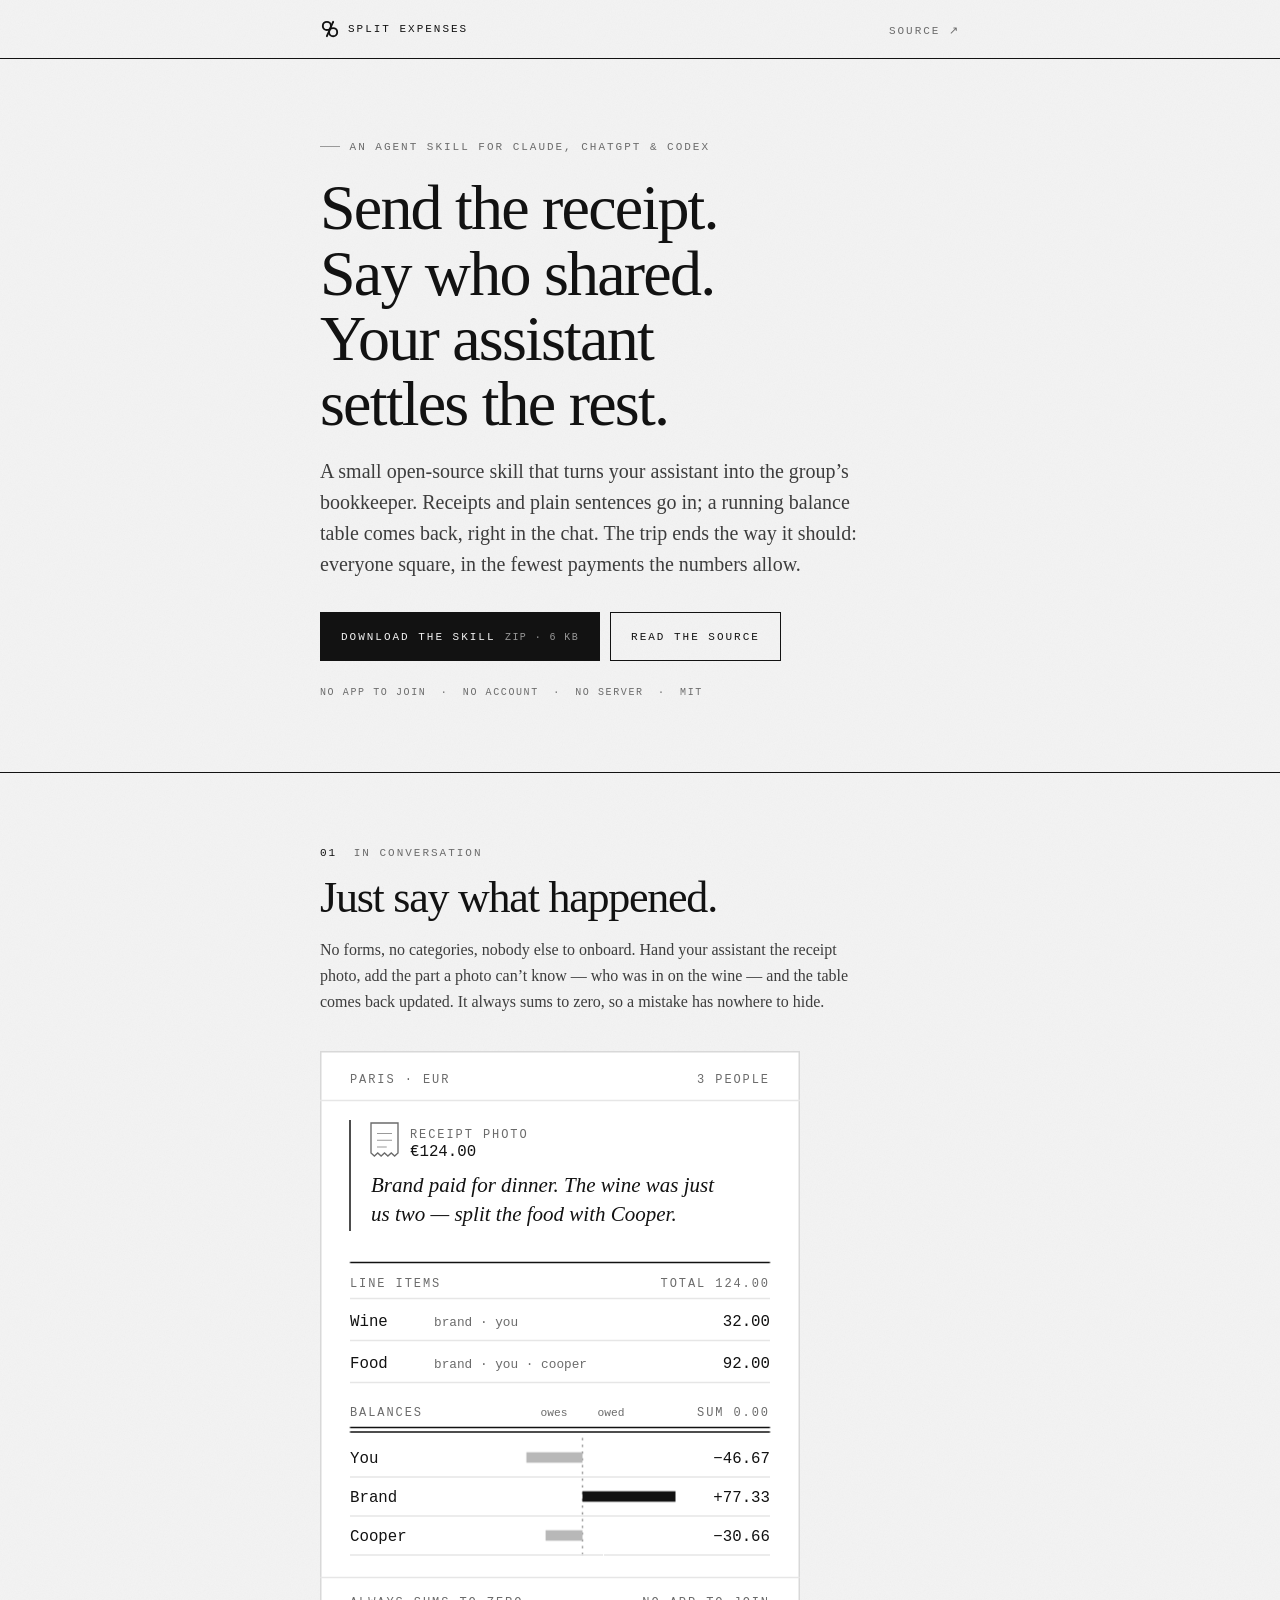
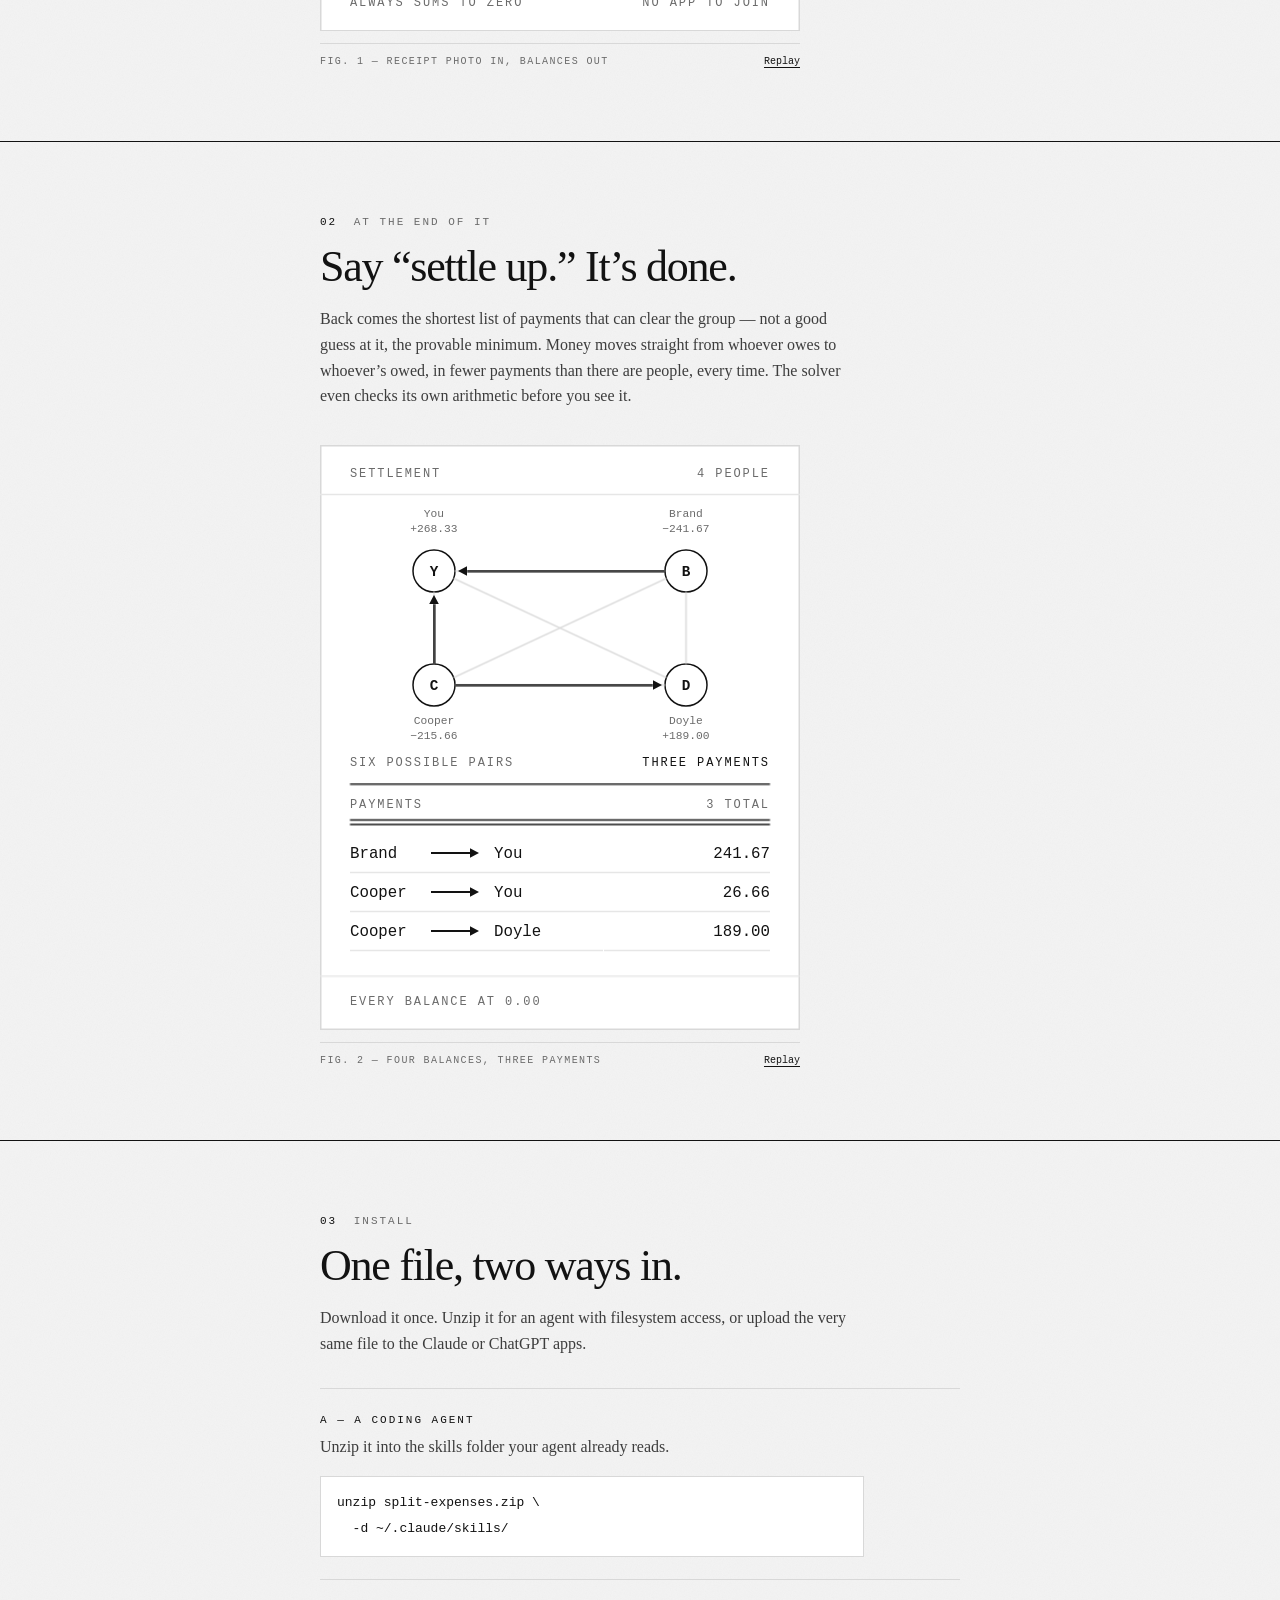
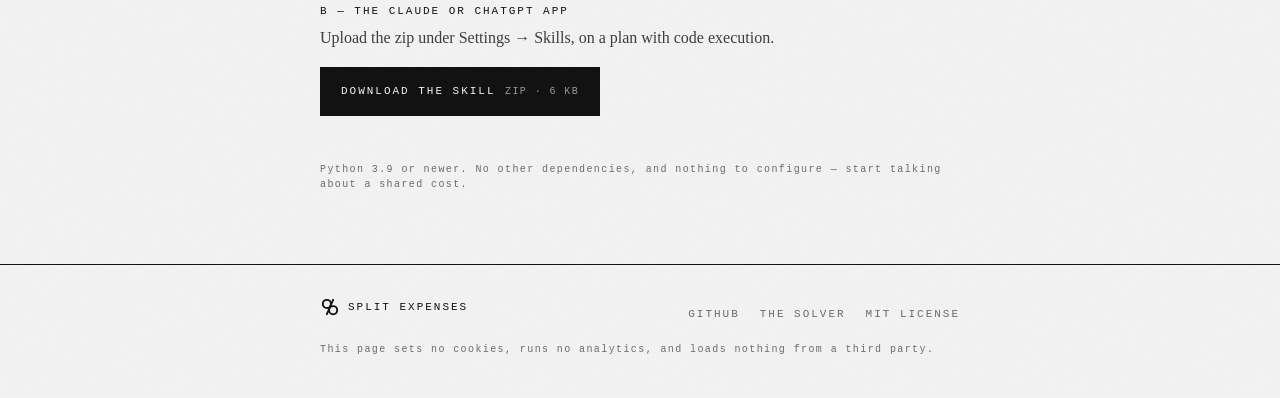
==== site/index.html @ 4fd94fac "Rewrite the pitch around the agent flow, receipts first The old headline — say who paid, settle in t" ====
<!doctype html>
<html lang="en">
  <head>
    <meta charset="utf-8">
    <meta name="viewport" content="width=device-width, initial-scale=1">
    <meta
      name="description"
      content="Send the receipt photo, say who shared, and your assistant keeps the group’s running balance in the chat — then settles everyone up in the fewest possible payments. An open-source agent skill for Claude, ChatGPT, and Codex. No app, no account, no server."
    >
    <meta name="theme-color" content="#f3f3f3">
    <meta property="og:title" content="Split Expenses — send the receipt, your assistant settles the rest">
    <meta
      property="og:description"
      content="An open-source agent skill that reads receipt photos, keeps a zero-sum balance table in your conversation, and settles the group in the provably fewest payments."
    >
    <meta property="og:type" content="website">
    <meta property="og:url" content="https://splitexpenses.ai/">
    <!--
      The second and last place the build output names the domain, after the
      og:url above. A scraper fetches the card on its own, with no page to
      resolve a relative path against, so this URL has to be absolute — and a
      PNG, because none of them will render an SVG preview. A branch preview
      therefore advertises the production card, which is the right picture
      under the wrong URL rather than no picture.
      Rendered from social-card.svg by tools/render_social_card.py.
    -->
    <meta property="og:image" content="https://splitexpenses.ai/social-card.png">
    <meta property="og:image:type" content="image/png">
    <meta property="og:image:width" content="1200">
    <meta property="og:image:height" content="630">
    <meta
      property="og:image:alt"
      content="Split Expenses — send the receipt, say who shared, your assistant settles the rest"
    >
    <meta name="twitter:card" content="summary_large_image">
    <title>Split Expenses — send the receipt, your assistant settles the rest</title>
    <link rel="icon" href="./favicon.svg" type="image/svg+xml">
    <link rel="stylesheet" href="./styles.css">
    <script>document.documentElement.classList.add("js");</script>
    <script src="./script.js" defer></script>
  </head>
  <body>
    <a class="skip-link" href="#main">Skip to content</a>

    <header class="masthead">
      <div class="wrap">
        <a class="wordmark" href="./" aria-label="Split Expenses home">
          <svg viewBox="0 0 64 64" aria-hidden="true" fill="none" stroke="currentColor" stroke-width="6">
            <circle cx="22" cy="22" r="13"/>
            <circle cx="42" cy="42" r="13"/>
            <path d="m42 9-20 46" stroke-linecap="round"/>
          </svg>
          <span>Split Expenses</span>
        </a>
        <nav aria-label="Main">
          <a href="https://github.com/invisiblefunnel/split-expenses">Source <span aria-hidden="true">↗</span></a>
        </nav>
      </div>
    </header>

    <main id="main">
      <section class="hero">
        <div class="wrap">
          <p class="kicker">An agent skill for Claude, ChatGPT &amp; Codex</p>
          <h1>Send the receipt.<br>Say who shared.<br>Your assistant<br>settles the rest.</h1>
          <p class="lede">
            A small open-source skill that turns your assistant into the group’s
            bookkeeper. Receipts and plain sentences go in; a running balance
            table comes back, right in the chat. The trip ends the way it
            should: everyone square, in the fewest payments the numbers allow.
          </p>

          <div class="actions">
            <a class="btn" href="https://github.com/invisiblefunnel/split-expenses/releases/latest/download/split-expenses.zip">
              Download the skill <span class="meta">ZIP · 6 KB</span>
            </a>
            <a class="btn btn--quiet" href="https://github.com/invisiblefunnel/split-expenses">
              Read the source
            </a>
          </div>

          <ul class="facts">
            <li>No app to join</li>
            <li>No account</li>
            <li>No server</li>
            <li>MIT</li>
          </ul>
        </div>
      </section>

      <section class="chapter" id="conversation" aria-labelledby="conversation-title">
        <div class="wrap">
          <p class="chapter-num"><span class="num">01</span> In conversation</p>
          <h2 id="conversation-title">Just say what happened.</h2>
          <p>
            No forms, no categories, nobody else to onboard. Hand your assistant the
            receipt photo, add the part a photo can’t know — who was in on the wine —
            and the table comes back updated. It always sums to zero, so a mistake
            has nowhere to hide.
          </p>

          <figure class="plate" id="fig-ledger" data-figure>
            <svg class="fig" viewBox="0 0 320 387" role="img" aria-labelledby="fig1-title fig1-desc">
              <title id="fig1-title">A receipt photo and a sentence become a balanced ledger</title>
              <desc id="fig1-desc">
                A photo of a receipt totalling 124 euro is attached and read, next to
                a plain-language message — Brand paid for dinner, the wine was just
                two of them, split the food with Cooper. It becomes two line items:
                wine at 32 euro shared by Brand and You, and food at 92 euro shared
                by all three. The balances that follow are You at minus 46.67, Brand
                at plus 77.33, and Cooper at minus 30.66, drawn as bars either side
                of a zero axis whose two halves are equal, and summing to zero.
              </desc>

              <rect x=".5" y=".5" width="319" height="386" fill="var(--card)" stroke="var(--rule)"/>
              <text x="20" y="21" class="lab">PARIS · EUR</text>
              <text x="300" y="21" text-anchor="end" class="lab">3 PEOPLE</text>
              <path d="M0 33H320" class="hair"/>

              <path d="M20 46V120" class="rule drawn" style="--len:74;--d:.1s"/>
              <g class="anim" style="--d:.2s">
                <path d="M34 48H52V68l-2.25 2-2.25-2-2.25 2-2.25-2-2.25 2-2.25-2-2.25 2L34 68Z" class="receipt"/>
                <path d="M38 55H48M38 59.5H48M38 64h6.5" class="receipt-line"/>
                <text x="60" y="58" class="lab">RECEIPT PHOTO</text>
                <text x="60" y="70" class="row">€124.00</text>
              </g>
              <g class="anim" style="--d:.32s"><text x="34" y="94" class="say">Brand paid for dinner. The wine was just</text></g>
              <g class="anim" style="--d:.44s"><text x="34" y="113" class="say">us two — split the food with Cooper.</text></g>
              <path d="M35.5 52H50.5" class="scan" style="--d:.75s"/>

              <path d="M20 141H300" class="rule drawn" style="--len:280;--d:1.55s"/>
              <g class="anim" style="--d:1.7s">
                <text x="20" y="157" class="lab">LINE ITEMS</text>
                <text x="300" y="157" text-anchor="end" class="lab">TOTAL 124.00</text>
                <path d="M20 165H300" class="hair"/>
              </g>
              <g class="anim" style="--d:1.8s">
                <text x="20" y="183" class="row">Wine</text>
                <text x="76" y="183" class="meta">brand · you</text>
                <text x="300" y="183" text-anchor="end" class="row">32.00</text>
                <path d="M20 193H300" class="hair"/>
              </g>
              <g class="anim" style="--d:1.98s">
                <text x="20" y="211" class="row">Food</text>
                <text x="76" y="211" class="meta">brand · you · cooper</text>
                <text x="300" y="211" text-anchor="end" class="row">92.00</text>
                <path d="M20 221H300" class="hair"/>
              </g>

              <g class="anim" style="--d:2.24s">
                <text x="20" y="243" class="lab">BALANCES</text>
                <text x="165" y="243" text-anchor="end" class="tiny">owes</text>
                <text x="185" y="243" class="tiny">owed</text>
                <text x="300" y="243" text-anchor="end" class="lab">SUM 0.00</text>
              </g>
              <path d="M20 251H300" class="rule drawn" style="--len:280;--d:2.34s"/>
              <path d="M20 254H300" class="rule drawn" style="--len:280;--d:2.4s"/>
              <g class="anim" style="--d:2.52s"><path d="M175 258V336" class="axis"/></g>

              <g class="anim" style="--d:2.6s">
                <text x="20" y="274.5" class="row">You</text>
                <rect class="bar bar-neg" x="137.6" y="267.5" width="37.4" height="7" style="--d:2.64s"/>
                <text x="300" y="274.5" text-anchor="end" class="row">−46.67</text>
                <path d="M20 284H300" class="hair"/>
              </g>
              <g class="anim" style="--d:2.78s">
                <text x="20" y="300.5" class="row">Brand</text>
                <rect class="bar bar-pos" x="175" y="293.5" width="62" height="7" style="--d:2.82s"/>
                <text x="300" y="300.5" text-anchor="end" class="row">+77.33</text>
                <path d="M20 310H300" class="hair"/>
              </g>
              <g class="anim" style="--d:2.96s">
                <text x="20" y="326.5" class="row">Cooper</text>
                <rect class="bar bar-neg" x="150.4" y="319.5" width="24.6" height="7" style="--d:3s"/>
                <text x="300" y="326.5" text-anchor="end" class="row">−30.66</text>
                <path d="M20 336H300" class="hair"/>
              </g>

              <path d="M0 351H320" class="hair"/>
              <g class="anim" style="--d:3.34s">
                <text x="20" y="370" class="lab">ALWAYS SUMS TO ZERO</text>
                <text x="300" y="370" text-anchor="end" class="lab">NO APP TO JOIN</text>
              </g>
            </svg>
            <figcaption>
              <span>Fig. 1 — Receipt photo in, balances out</span>
              <button class="replay" type="button" data-replay="fig-ledger">Replay</button>
            </figcaption>
          </figure>
        </div>
      </section>

      <section class="chapter" id="settlement" aria-labelledby="settlement-title">
        <div class="wrap">
          <p class="chapter-num"><span class="num">02</span> At the end of it</p>
          <h2 id="settlement-title">Say “settle up.” It’s done.</h2>
          <p>
            Back comes the shortest list of payments that can clear the group — not
            a good guess at it, the provable minimum. Money moves straight from
            whoever owes to whoever’s owed, in fewer payments than there are people,
            every time. The solver even checks its own arithmetic before you see it.
          </p>

          <figure class="plate" id="fig-settle" data-figure>
            <svg class="fig" viewBox="0 0 320 390" role="img" aria-labelledby="fig2-title fig2-desc">
              <title id="fig2-title">Four balances settled in three payments</title>
              <desc id="fig2-desc">
                Four people hold balances: You at plus 268.33, Brand at minus 241.67,
                Cooper at minus 215.66, and Doyle at plus 189.00. Six pairs among them
                could exchange money, shown as faint lines. Three of those lines are
                drawn solid: Brand pays You 241.67, Cooper pays You 26.66, and Cooper
                pays Doyle 189.00 — after which every balance is zero.
              </desc>

              <rect x=".5" y=".5" width="319" height="389" fill="var(--card)" stroke="var(--rule)"/>
              <text x="20" y="21" class="lab">SETTLEMENT</text>
              <text x="300" y="21" text-anchor="end" class="lab">4 PEOPLE</text>
              <path d="M0 33H320" class="hair"/>

              <g class="anim" style="--d:.12s">
                <text x="76" y="48" text-anchor="middle" class="tiny">You</text>
                <text x="76" y="58" text-anchor="middle" class="tiny">+268.33</text>
                <circle cx="76" cy="84" r="14" fill="var(--card)" stroke="var(--ink)"/>
                <text x="76" y="87.6" text-anchor="middle" class="node">Y</text>
              </g>
              <g class="anim" style="--d:.2s">
                <text x="244" y="48" text-anchor="middle" class="tiny">Brand</text>
                <text x="244" y="58" text-anchor="middle" class="tiny">−241.67</text>
                <circle cx="244" cy="84" r="14" fill="var(--card)" stroke="var(--ink)"/>
                <text x="244" y="87.6" text-anchor="middle" class="node">B</text>
              </g>
              <g class="anim" style="--d:.28s">
                <circle cx="76" cy="160" r="14" fill="var(--card)" stroke="var(--ink)"/>
                <text x="76" y="163.6" text-anchor="middle" class="node">C</text>
                <text x="76" y="186" text-anchor="middle" class="tiny">Cooper</text>
                <text x="76" y="196" text-anchor="middle" class="tiny">−215.66</text>
              </g>
              <g class="anim" style="--d:.36s">
                <circle cx="244" cy="160" r="14" fill="var(--card)" stroke="var(--ink)"/>
                <text x="244" y="163.6" text-anchor="middle" class="node">D</text>
                <text x="244" y="186" text-anchor="middle" class="tiny">Doyle</text>
                <text x="244" y="196" text-anchor="middle" class="tiny">+189.00</text>
              </g>

              <path d="M90 84H230" class="faint drawn" style="--len:140;--d:.5s"/>
              <path d="M90 160H230" class="faint drawn" style="--len:140;--d:.56s"/>
              <path d="M76 98V146" class="faint drawn" style="--len:48;--d:.62s"/>
              <path d="M244 98V146" class="faint drawn" style="--len:48;--d:.68s"/>
              <path d="M89.1 88.96 230.9 155.04" class="faint drawn" style="--len:160;--d:.74s"/>
              <path d="M230.9 88.96 89.1 155.04" class="faint drawn" style="--len:160;--d:.8s"/>

              <g class="anim" style="--d:.95s"><text x="20" y="214" class="lab">SIX POSSIBLE PAIRS</text></g>

              <path d="M230 84H98" class="wire drawn" style="--len:132;--d:1.25s"/>
              <g class="anim" style="--d:1.6s"><path d="M92 84 98 80.8 98 87.2Z" class="head"/></g>
              <path d="M76 146V106" class="wire drawn" style="--len:40;--d:1.5s"/>
              <g class="anim" style="--d:1.85s"><path d="M76 100 72.8 106 79.2 106Z" class="head"/></g>
              <path d="M90 160H222" class="wire drawn" style="--len:132;--d:1.75s"/>
              <g class="anim" style="--d:2.1s"><path d="M228 160 222 156.8 222 163.2Z" class="head"/></g>

              <g class="anim" style="--d:2.2s"><text x="300" y="214" text-anchor="end" class="lab lab-ink">THREE PAYMENTS</text></g>

              <path d="M20 226H300" class="rule drawn" style="--len:280;--d:2.3s"/>
              <g class="anim" style="--d:2.42s">
                <text x="20" y="242" class="lab">PAYMENTS</text>
                <text x="300" y="242" text-anchor="end" class="lab">3 TOTAL</text>
              </g>
              <path d="M20 250H300" class="rule drawn" style="--len:280;--d:2.5s"/>
              <path d="M20 253H300" class="rule drawn" style="--len:280;--d:2.56s"/>

              <g class="anim" style="--d:2.68s">
                <text x="20" y="275.5" class="row">Brand</text>
                <path d="M74 272H100" class="wire drawn" style="--len:26;--d:2.78s"/>
                <path d="M106 272 100 268.8 100 275.2Z" class="head anim" style="--d:3.05s"/>
                <text x="116" y="275.5" class="row">You</text>
                <text x="300" y="275.5" text-anchor="end" class="row">241.67</text>
                <path d="M20 285H300" class="hair"/>
              </g>
              <g class="anim" style="--d:2.88s">
                <text x="20" y="301.5" class="row">Cooper</text>
                <path d="M74 298H100" class="wire drawn" style="--len:26;--d:2.98s"/>
                <path d="M106 298 100 294.8 100 301.2Z" class="head anim" style="--d:3.25s"/>
                <text x="116" y="301.5" class="row">You</text>
                <text x="300" y="301.5" text-anchor="end" class="row">26.66</text>
                <path d="M20 311H300" class="hair"/>
              </g>
              <g class="anim" style="--d:3.08s">
                <text x="20" y="327.5" class="row">Cooper</text>
                <path d="M74 324H100" class="wire drawn" style="--len:26;--d:3.18s"/>
                <path d="M106 324 100 320.8 100 327.2Z" class="head anim" style="--d:3.45s"/>
                <text x="116" y="327.5" class="row">Doyle</text>
                <text x="300" y="327.5" text-anchor="end" class="row">189.00</text>
                <path d="M20 337H300" class="hair"/>
              </g>

              <path d="M0 354H320" class="hair"/>
              <g class="anim" style="--d:3.75s">
                <text x="20" y="373" class="lab">EVERY BALANCE AT 0.00</text>
              </g>
            </svg>
            <figcaption>
              <span>Fig. 2 — Four balances, three payments</span>
              <button class="replay" type="button" data-replay="fig-settle">Replay</button>
            </figcaption>
          </figure>
        </div>
      </section>

      <section class="chapter" id="install" aria-labelledby="install-title">
        <div class="wrap">
          <p class="chapter-num"><span class="num">03</span> Install</p>
          <h2 id="install-title">One file, two ways in.</h2>
          <p>
            Download it once. Unzip it for an agent with filesystem access, or upload
            the very same file to the Claude or ChatGPT apps.
          </p>

          <ol class="routes">
            <li>
              <p class="route-label">A — A coding agent</p>
              <p>Unzip it into the skills folder your agent already reads.</p>
              <pre><code>unzip split-expenses.zip \
  -d ~/.claude/skills/</code></pre>
            </li>
            <li>
              <p class="route-label">B — The Claude or ChatGPT app</p>
              <p>Upload the zip under Settings → Skills, on a plan with code execution.</p>
              <a class="btn" href="https://github.com/invisiblefunnel/split-expenses/releases/latest/download/split-expenses.zip">
                Download the skill <span class="meta">ZIP · 6 KB</span>
              </a>
            </li>
          </ol>

          <p class="fineprint">
            Python 3.9 or newer. No other dependencies, and nothing to configure —
            start talking about a shared cost.
          </p>
        </div>
      </section>
    </main>

    <footer class="site-footer">
      <div class="wrap">
        <a class="wordmark" href="./" aria-label="Split Expenses home">
          <svg viewBox="0 0 64 64" aria-hidden="true" fill="none" stroke="currentColor" stroke-width="6">
            <circle cx="22" cy="22" r="13"/>
            <circle cx="42" cy="42" r="13"/>
            <path d="m42 9-20 46" stroke-linecap="round"/>
          </svg>
          <span>Split Expenses</span>
        </a>
        <nav aria-label="Elsewhere">
          <a href="https://github.com/invisiblefunnel/split-expenses">GitHub</a>
          <a href="https://github.com/invisiblefunnel/split-expenses/blob/main/docs/solver.md">The solver</a>
          <a href="https://github.com/invisiblefunnel/split-expenses/blob/main/LICENSE">MIT License</a>
        </nav>
        <p class="fineprint">
          This page sets no cookies, runs no analytics, and loads nothing from a
          third party.
        </p>
      </div>
    </footer>
  </body>
</html>
---- site/styles.css ----
/* Split Expenses — a grayscale, mobile-first specimen sheet.
   Two typefaces: an old-style serif for reading, a mono for machine parts.
   No color, so hierarchy comes from size, weight, rules, and inversion. */

:root {
  --paper: #f3f3f3;
  --card: #fff;
  --ink: #121212;
  --ink-2: #3d3d3d;
  --ink-3: #6b6b6b;
  --ink-4: #9a9a9a;
  --rule: #d8d8d8;
  --rule-2: #e6e6e6;
  --bar: #b8b8b8;
  --serif: "Iowan Old Style", "Palatino Linotype", Palatino, "Book Antiqua", Georgia, "Times New Roman", serif;
  --mono: ui-monospace, SFMono-Regular, "SF Mono", Menlo, Consolas, "Liberation Mono", monospace;
}

*,
*::before,
*::after {
  box-sizing: border-box;
}

html {
  scroll-behavior: smooth;
  -webkit-text-size-adjust: 100%;
}

body {
  margin: 0;
  min-width: 20rem;
  background-color: var(--paper);
  background-image: url("data:image/svg+xml,%3Csvg xmlns='http://www.w3.org/2000/svg' width='180' height='180'%3E%3Cfilter id='n'%3E%3CfeTurbulence type='fractalNoise' baseFrequency='.85' numOctaves='3' stitchTiles='stitch'/%3E%3CfeColorMatrix type='saturate' values='0'/%3E%3C/filter%3E%3Crect width='180' height='180' filter='url(%23n)' opacity='.05'/%3E%3C/svg%3E");
  background-size: 180px 180px;
  color: var(--ink);
  font-family: var(--serif);
  font-size: 1rem;
  line-height: 1.62;
  -webkit-font-smoothing: antialiased;
}

::selection {
  background: var(--ink);
  color: var(--paper);
}

a {
  color: inherit;
}

:focus-visible {
  outline: 2px solid var(--ink);
  outline-offset: 3px;
}

h1,
h2 {
  margin: 0;
  font-weight: 400;
  letter-spacing: -0.028em;
  line-height: 1.02;
  text-wrap: balance;
}

p {
  margin: 0;
  text-wrap: pretty;
}

/* ---------------------------------------------------------------- shell */

.wrap {
  width: min(100% - 2.5rem, 40rem);
  margin-inline: auto;
}

.skip-link {
  position: fixed;
  z-index: 20;
  top: 0.5rem;
  left: 0.5rem;
  padding: 0.75rem 1rem;
  background: var(--ink);
  color: var(--paper);
  font-family: var(--mono);
  font-size: 0.75rem;
  text-decoration: none;
  transform: translateY(-200%);
}

.skip-link:focus {
  transform: none;
}

/* The rules run edge to edge; the type stays in its column. */
.masthead,
.chapter,
.site-footer {
  border-top: 1px solid var(--ink);
}

.masthead {
  border-top: 0;
  border-bottom: 1px solid var(--ink);
}

.masthead .wrap {
  display: flex;
  align-items: center;
  justify-content: space-between;
  gap: 1rem;
  padding-block: 1rem;
}

.wordmark {
  display: inline-flex;
  align-items: center;
  gap: 0.5rem;
  text-decoration: none;
}

.wordmark svg {
  display: block;
  width: 1.25rem;
  height: 1.25rem;
  flex: none;
}

/* --------------------------------------------------------- micro labels */

.label,
.kicker,
.chapter-num,
.facts,
figcaption,
.route-label,
.btn,
.wordmark span,
.masthead nav a,
.fineprint,
.site-footer nav a {
  font-family: var(--mono);
  font-size: 0.6875rem;
  letter-spacing: 0.18em;
  line-height: 1.5;
  text-transform: uppercase;
}

.kicker,
.chapter-num,
.masthead nav a,
.site-footer nav a {
  color: var(--ink-3);
}

.chapter-num .num,
.masthead nav a:hover,
.site-footer nav a:hover {
  color: var(--ink);
}

.chapter-num .num {
  margin-right: 0.5rem;
}

.masthead nav a,
.site-footer nav a {
  text-decoration: none;
}

.masthead nav a:hover,
.site-footer nav a:hover {
  text-decoration: underline;
  text-underline-offset: 0.3em;
}

.kicker::before {
  display: inline-block;
  width: 1.25rem;
  margin-right: 0.6rem;
  border-top: 1px solid var(--ink-4);
  content: "";
  vertical-align: 0.3em;
}

.fineprint {
  color: var(--ink-3);
  font-size: 0.625rem;
  letter-spacing: 0.14em;
  text-transform: none;
}

/* ----------------------------------------------------------------- hero */

.hero {
  padding-block: 3rem 3.25rem;
}

.hero h1 {
  margin-block: 1.25rem;
  font-size: clamp(2rem, 10.5vw, 4rem);
}

.lede {
  max-width: 34rem;
  color: var(--ink-2);
  font-size: clamp(1.0625rem, 4.4vw, 1.25rem);
  line-height: 1.55;
}

.actions {
  display: grid;
  gap: 0.625rem;
  margin-top: 2rem;
}

.btn {
  display: inline-flex;
  align-items: baseline;
  justify-content: center;
  gap: 0.6rem;
  padding: 0.95rem 1.25rem;
  border: 1px solid var(--ink);
  background: var(--ink);
  color: var(--paper);
  text-decoration: none;
  transition: background 0.15s ease, color 0.15s ease;
}

.btn .meta {
  opacity: 0.6;
  font-size: 0.625rem;
  letter-spacing: 0.14em;
}

.btn:hover {
  background: transparent;
  color: var(--ink);
}

.btn--quiet {
  background: transparent;
  color: var(--ink);
}

.btn--quiet:hover {
  background: var(--ink);
  color: var(--paper);
}

.facts {
  display: flex;
  flex-wrap: wrap;
  gap: 0.3rem 0.9rem;
  margin: 1.5rem 0 0;
  padding: 0;
  color: var(--ink-3);
  font-size: 0.625rem;
  letter-spacing: 0.16em;
  list-style: none;
}

.facts li + li::before {
  margin-right: 0.9rem;
  content: "·";
}

/* ------------------------------------------------------------- chapters */

.chapter {
  padding-block: 3rem;
}

.chapter h2 {
  margin-block: 0.9rem 1rem;
  font-size: clamp(1.75rem, 7.5vw, 2.75rem);
}

.chapter p:not([class]) {
  max-width: 34rem;
  color: var(--ink-2);
}

/* -------------------------------------------------------------- figures */

.plate {
  max-width: 30rem;
  margin: 2.25rem 0 0;
}

figcaption {
  display: flex;
  align-items: baseline;
  justify-content: space-between;
  gap: 1rem;
  margin-top: 0.75rem;
  padding-top: 0.6rem;
  border-top: 1px solid var(--rule);
  color: var(--ink-3);
  font-size: 0.625rem;
  letter-spacing: 0.14em;
}

/* Only offered when a script is around to honour it. */
.replay {
  display: none;
}

.js .replay {
  display: inline-block;
  flex: none;
  padding: 0;
  border: 0;
  background: none;
  color: var(--ink);
  cursor: pointer;
  font: inherit;
  text-decoration: underline;
  text-underline-offset: 0.3em;
}

.fig {
  display: block;
  width: 100%;
  height: auto;
}

.fig text {
  fill: var(--ink);
  font-family: var(--mono);
}

.fig .say {
  fill: var(--ink);
  font-family: var(--serif);
  font-size: 14px;
  font-style: italic;
}

.fig .lab {
  fill: var(--ink-3);
  font-size: 8px;
  letter-spacing: 0.16em;
}

.fig .lab-ink {
  fill: var(--ink);
}

.fig .row {
  font-size: 10.5px;
}

.fig .meta {
  fill: var(--ink-3);
  font-size: 8.5px;
}

.fig .node {
  font-size: 9.5px;
  font-weight: 700;
}

.fig .tiny {
  fill: var(--ink-3);
  font-size: 7.5px;
}

.fig .hair {
  fill: none;
  stroke: var(--rule-2);
}

.fig .rule {
  fill: none;
  stroke: var(--ink);
}

.fig .faint {
  fill: none;
  stroke: var(--rule);
  stroke-width: 0.9;
}

.fig .wire {
  fill: none;
  stroke: var(--ink);
  stroke-width: 1.4;
}

.fig .head {
  fill: var(--ink);
}

.fig .axis {
  fill: none;
  stroke: var(--ink-4);
  stroke-dasharray: 1.5 3;
}

.fig .receipt {
  fill: none;
  stroke: var(--ink-3);
  stroke-width: 0.9;
}

.fig .receipt-line {
  fill: none;
  stroke: var(--ink-4);
  stroke-width: 0.8;
}

/* The sweep only ever exists mid-animation, so it starts and ends invisible. */
.fig .scan {
  opacity: 0;
  fill: none;
  stroke: var(--ink);
}

.fig .bar {
  transform-box: fill-box;
}

.fig .bar-pos {
  fill: var(--ink);
  transform-origin: 0% 50%;
}

.fig .bar-neg {
  fill: var(--bar);
  transform-origin: 100% 50%;
}

.fig .drawn {
  stroke-dasharray: var(--len);
}

/* Hidden only once we know a script can bring them back. */
.js .fig .anim {
  opacity: 0;
}

.js .fig .bar {
  transform: scaleX(0);
}

.js .fig .drawn {
  stroke-dashoffset: var(--len);
}

.is-playing .anim {
  animation: fig-rise 0.38s var(--d, 0s) cubic-bezier(0.2, 0.75, 0.3, 1) both;
}

.is-playing .bar {
  animation: fig-grow 0.55s var(--d, 0s) cubic-bezier(0.2, 0.8, 0.3, 1) both;
}

.is-playing .drawn {
  animation: fig-draw 0.45s var(--d, 0s) cubic-bezier(0.3, 0.8, 0.35, 1) both;
}

.is-playing .scan {
  animation: fig-scan 0.85s var(--d, 0s) ease-in-out both;
}

@keyframes fig-rise {
  from {
    opacity: 0;
    transform: translateY(6px);
  }

  to {
    opacity: 1;
    transform: none;
  }
}

@keyframes fig-grow {
  to {
    transform: scaleX(1);
  }
}

@keyframes fig-draw {
  to {
    stroke-dashoffset: 0;
  }
}

@keyframes fig-scan {
  0% {
    opacity: 0;
    transform: translateY(0);
  }

  18%,
  82% {
    opacity: 0.85;
  }

  100% {
    opacity: 0;
    transform: translateY(14px);
  }
}

/* -------------------------------------------------------------- install */

.routes {
  margin: 2rem 0 1.5rem;
  padding: 0;
  list-style: none;
}

.routes li {
  padding-block: 1.4rem;
  border-top: 1px solid var(--rule);
}

.route-label {
  margin-bottom: 0.35rem;
}

.routes p:not([class]) {
  color: var(--ink-2);
}

pre {
  overflow-x: auto;
  max-width: 34rem;
  margin: 1rem 0 0;
  padding: 0.85rem 1rem;
  border: 1px solid var(--rule);
  background: var(--card);
}

code {
  color: var(--ink);
  font-family: var(--mono);
  font-size: 0.8125rem;
  line-height: 1.7;
}

.routes .btn {
  margin-top: 1rem;
}

/* --------------------------------------------------------------- footer */

.site-footer .wrap {
  display: grid;
  gap: 1.25rem;
  padding-block: 2rem 2.5rem;
}

.site-footer nav {
  display: flex;
  flex-wrap: wrap;
  gap: 0.4rem 1.25rem;
}

/* ------------------------------------------------------------ wide-open */

@media (min-width: 34rem) {
  .actions {
    grid-auto-flow: column;
    justify-content: start;
  }

  .btn {
    justify-content: flex-start;
  }

  .site-footer .wrap {
    grid-template-columns: auto 1fr;
    align-items: baseline;
    column-gap: 2rem;
  }

  .site-footer nav {
    justify-content: flex-end;
  }

  .site-footer .fineprint {
    grid-column: 1 / -1;
  }
}

@media (min-width: 48rem) {
  .hero {
    padding-block: 5rem 4.5rem;
  }

  .chapter {
    padding-block: 4.5rem;
  }
}

/* ------------------------------------------------------ reduced motion */

@media (prefers-reduced-motion: reduce) {
  html {
    scroll-behavior: auto;
  }

  .js .fig .anim {
    opacity: 1;
  }

  .js .fig .bar {
    transform: none;
  }

  .js .fig .drawn {
    stroke-dashoffset: 0;
  }

  .js .replay {
    display: none;
  }

  *,
  *::before,
  *::after {
    animation-delay: 0s !important;
    animation-duration: 0.001ms !important;
    animation-iteration-count: 1 !important;
    transition-duration: 0.001ms !important;
  }
}
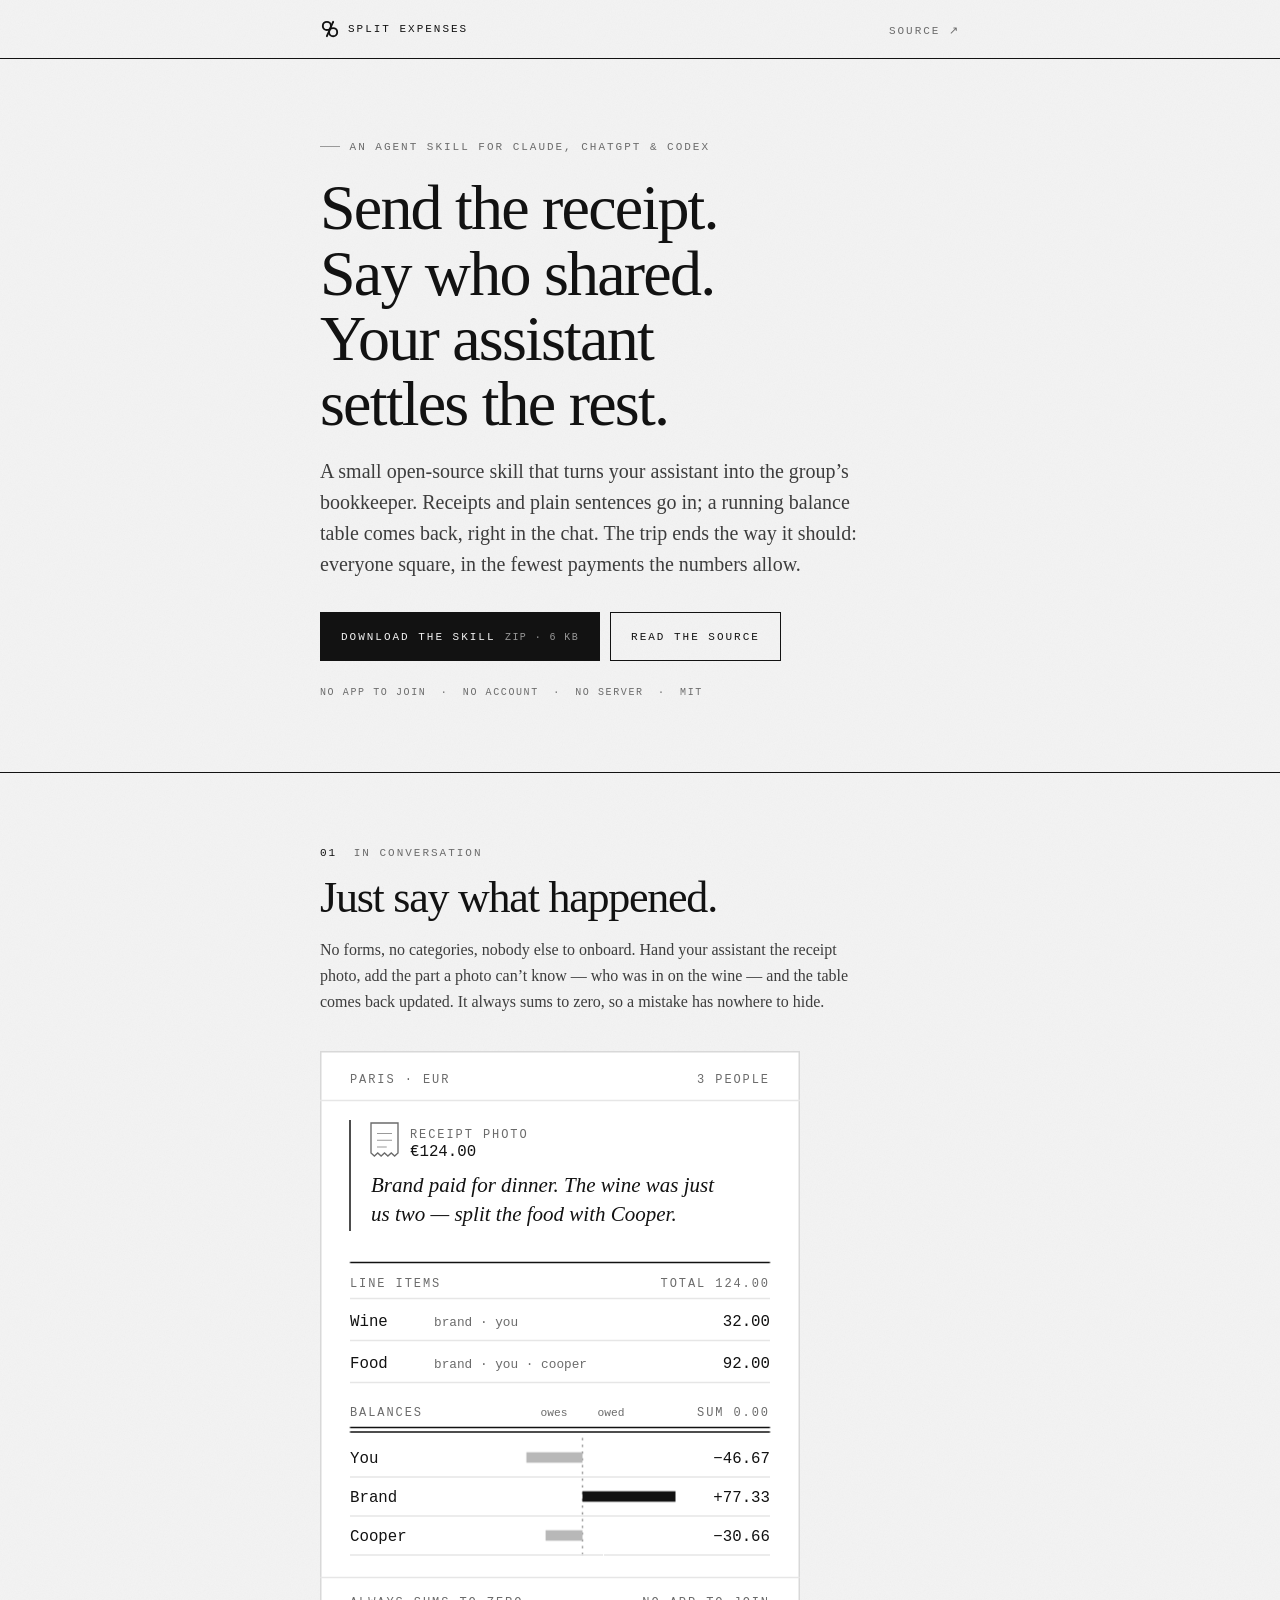
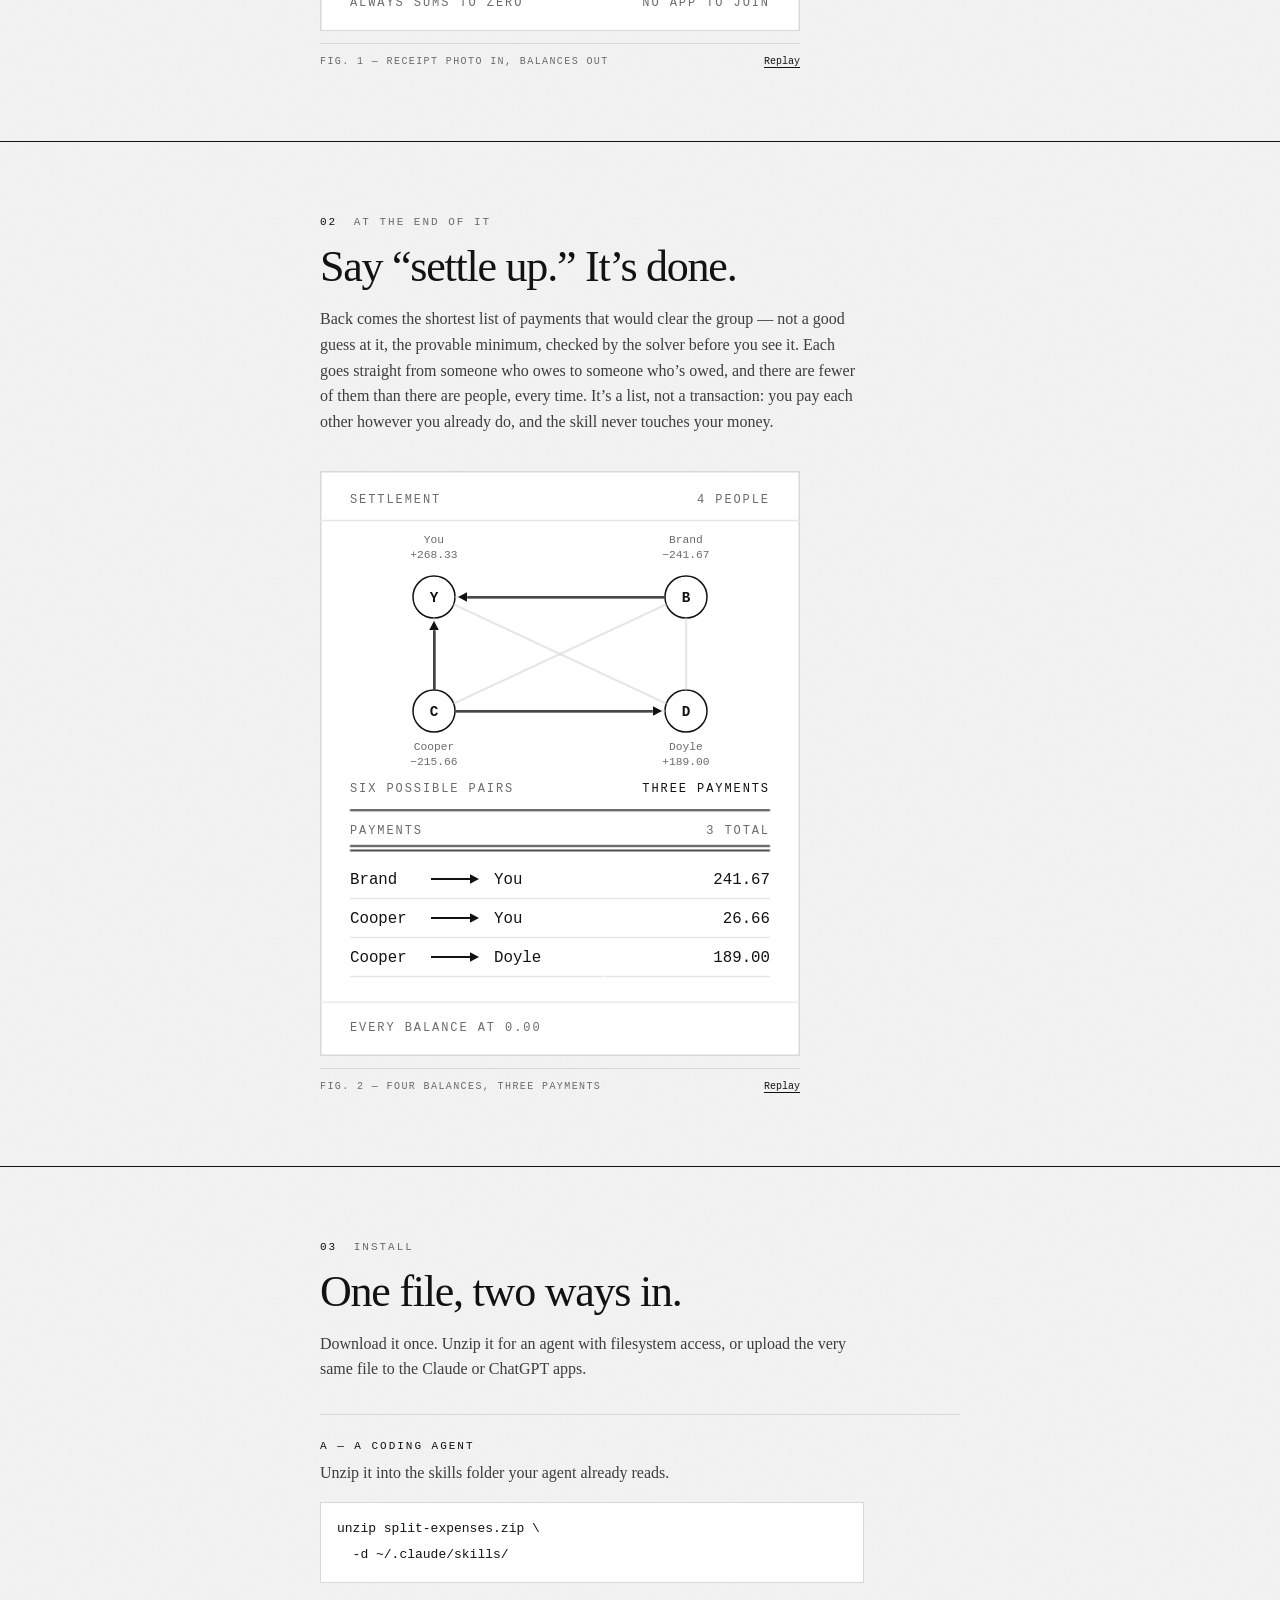
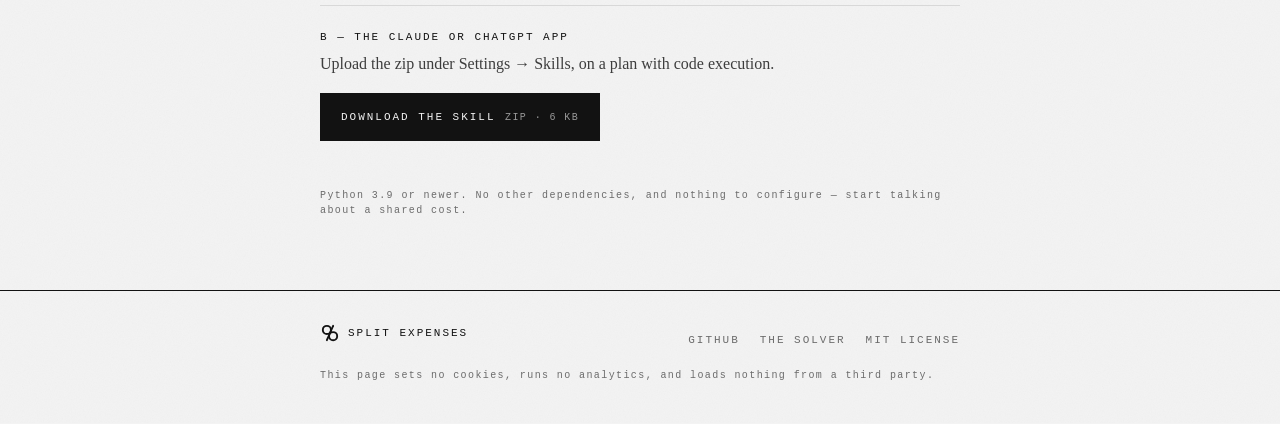
==== commit 40d73af2: "Make it plain that no money moves through the skill The settlement copy read as though payments were" ====
--- a/site/index.html
+++ b/site/index.html
@@ -195,10 +195,12 @@
           <p class="chapter-num"><span class="num">02</span> At the end of it</p>
           <h2 id="settlement-title">Say “settle up.” It’s done.</h2>
           <p>
-            Back comes the shortest list of payments that can clear the group — not
-            a good guess at it, the provable minimum. Money moves straight from
-            whoever owes to whoever’s owed, in fewer payments than there are people,
-            every time. The solver even checks its own arithmetic before you see it.
+            Back comes the shortest list of payments that would clear the group —
+            not a good guess at it, the provable minimum, checked by the solver
+            before you see it. Each goes straight from someone who owes to someone
+            who’s owed, and there are fewer of them than there are people, every
+            time. It’s a list, not a transaction: you pay each other however you
+            already do, and the skill never touches your money.
           </p>
 
           <figure class="plate" id="fig-settle" data-figure>
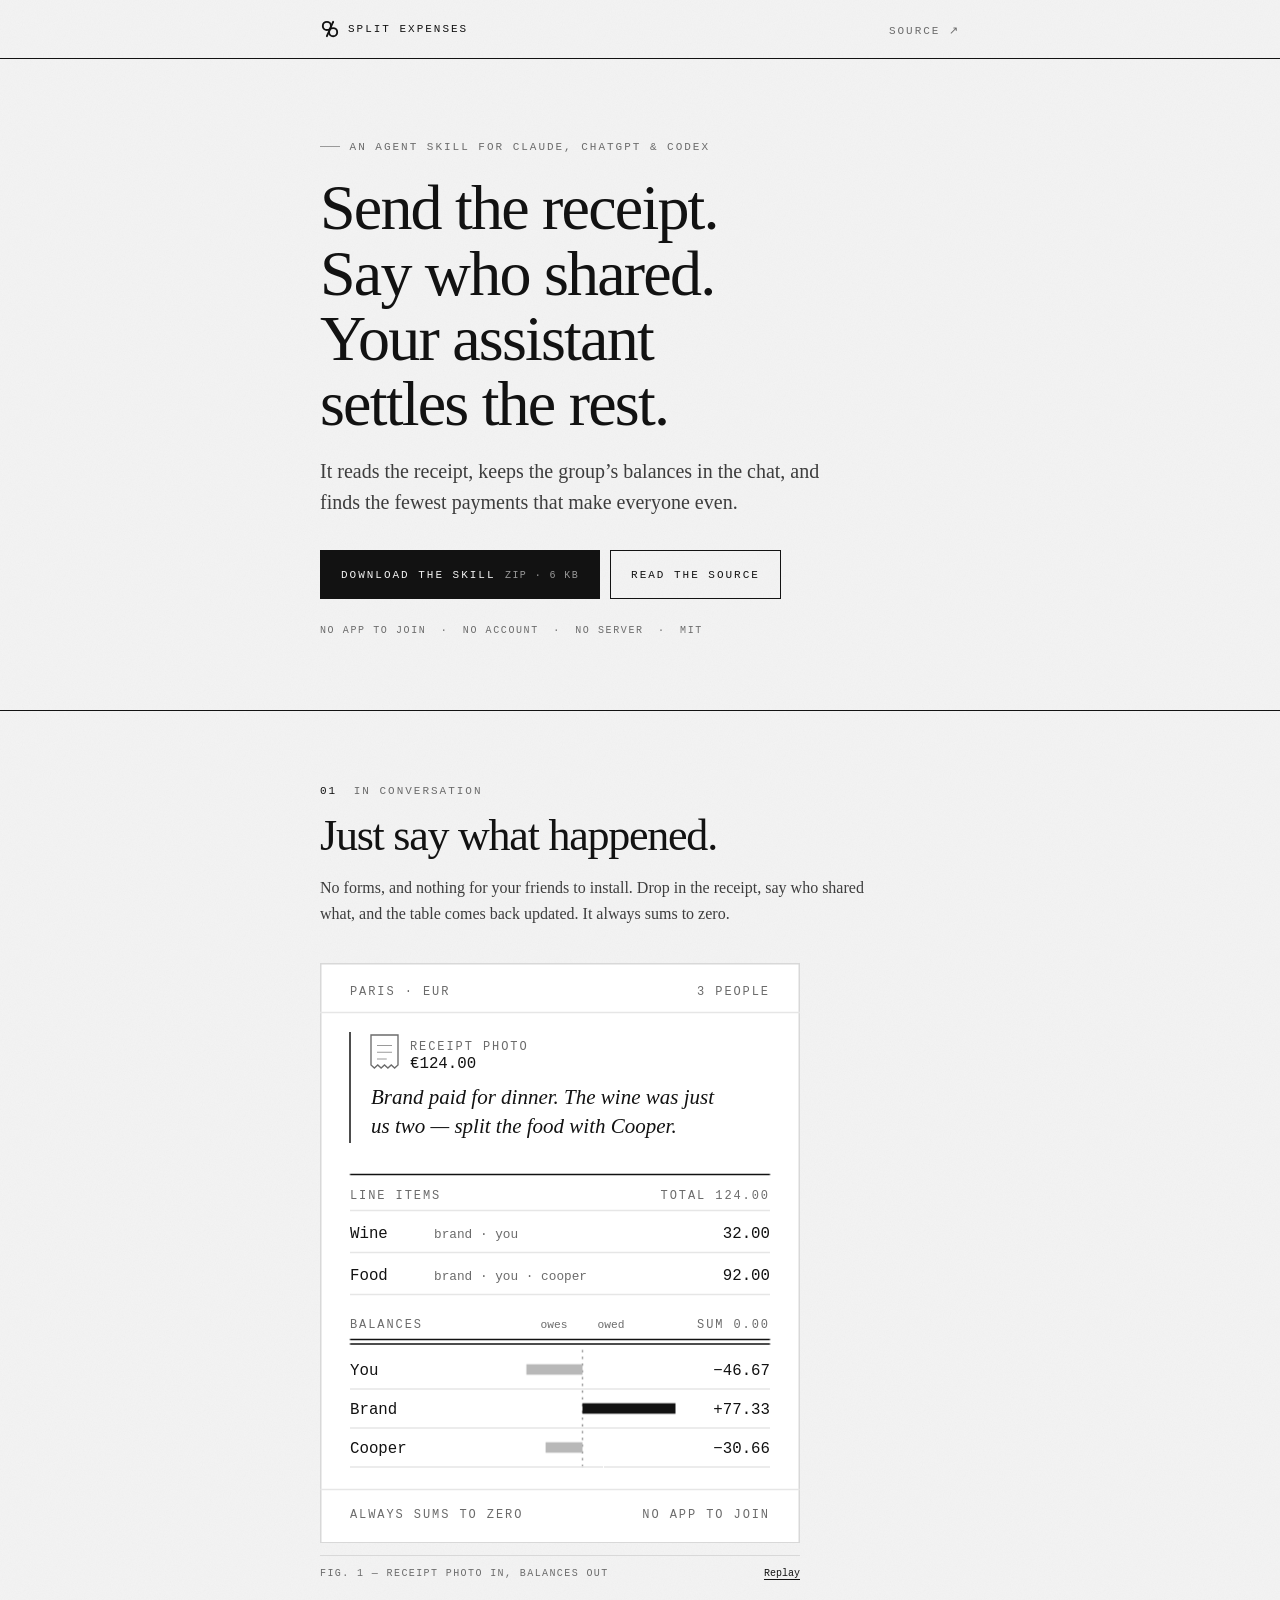
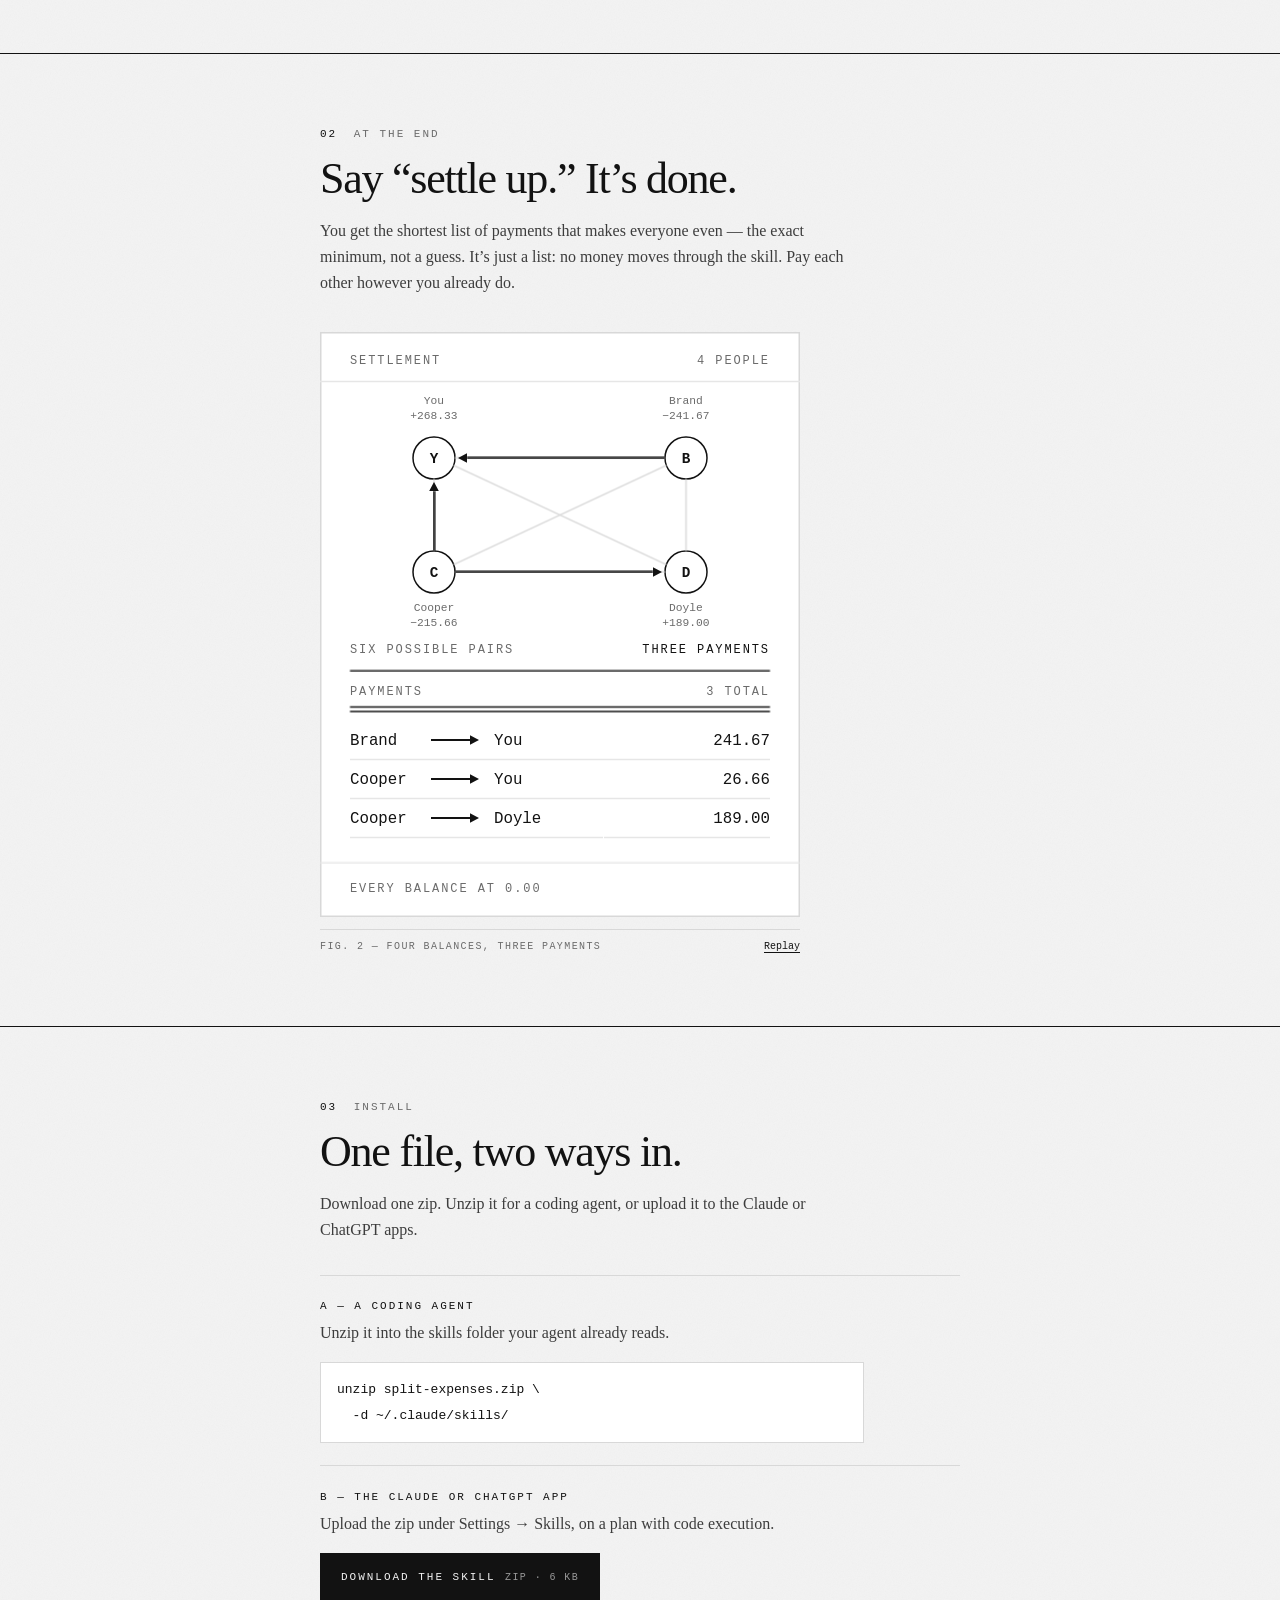
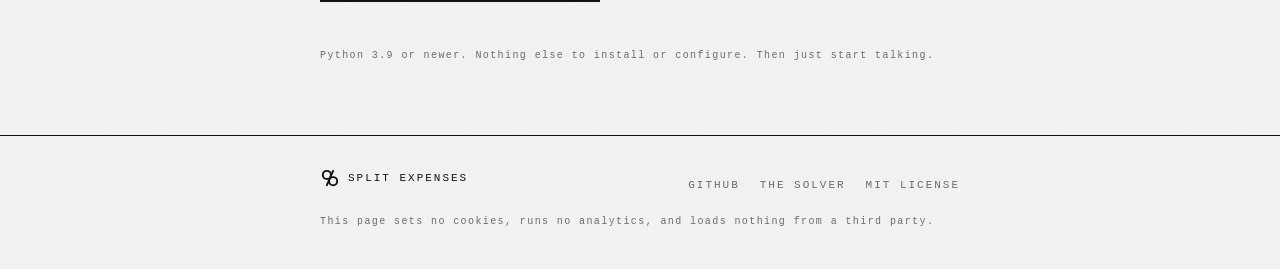
==== commit 57efaf25: "Strip the page copy to plain language The paragraphs carried flourishes — the group's bookkeeper, ev" ====
--- a/site/index.html
+++ b/site/index.html
@@ -5,13 +5,13 @@
     <meta name="viewport" content="width=device-width, initial-scale=1">
     <meta
       name="description"
-      content="Send the receipt photo, say who shared, and your assistant keeps the group’s running balance in the chat — then settles everyone up in the fewest possible payments. An open-source agent skill for Claude, ChatGPT, and Codex. No app, no account, no server."
+      content="Your assistant reads the receipt, keeps the group’s balances in the chat, and settles up in the fewest payments. An open-source agent skill for Claude, ChatGPT, and Codex. No app, no account, no server."
     >
     <meta name="theme-color" content="#f3f3f3">
     <meta property="og:title" content="Split Expenses — send the receipt, your assistant settles the rest">
     <meta
       property="og:description"
-      content="An open-source agent skill that reads receipt photos, keeps a zero-sum balance table in your conversation, and settles the group in the provably fewest payments."
+      content="An agent skill that reads receipts, keeps the group’s balances in your chat, and settles up in the fewest payments."
     >
     <meta property="og:type" content="website">
     <meta property="og:url" content="https://splitexpenses.ai/">
@@ -64,10 +64,8 @@
           <p class="kicker">An agent skill for Claude, ChatGPT &amp; Codex</p>
           <h1>Send the receipt.<br>Say who shared.<br>Your assistant<br>settles the rest.</h1>
           <p class="lede">
-            A small open-source skill that turns your assistant into the group’s
-            bookkeeper. Receipts and plain sentences go in; a running balance
-            table comes back, right in the chat. The trip ends the way it
-            should: everyone square, in the fewest payments the numbers allow.
+            It reads the receipt, keeps the group’s balances in the chat, and
+            finds the fewest payments that make everyone even.
           </p>
 
           <div class="actions">
@@ -93,10 +91,9 @@
           <p class="chapter-num"><span class="num">01</span> In conversation</p>
           <h2 id="conversation-title">Just say what happened.</h2>
           <p>
-            No forms, no categories, nobody else to onboard. Hand your assistant the
-            receipt photo, add the part a photo can’t know — who was in on the wine —
-            and the table comes back updated. It always sums to zero, so a mistake
-            has nowhere to hide.
+            No forms, and nothing for your friends to install. Drop in the
+            receipt, say who shared what, and the table comes back updated. It
+            always sums to zero.
           </p>
 
           <figure class="plate" id="fig-ledger" data-figure>
@@ -192,15 +189,12 @@
 
       <section class="chapter" id="settlement" aria-labelledby="settlement-title">
         <div class="wrap">
-          <p class="chapter-num"><span class="num">02</span> At the end of it</p>
+          <p class="chapter-num"><span class="num">02</span> At the end</p>
           <h2 id="settlement-title">Say “settle up.” It’s done.</h2>
           <p>
-            Back comes the shortest list of payments that would clear the group —
-            not a good guess at it, the provable minimum, checked by the solver
-            before you see it. Each goes straight from someone who owes to someone
-            who’s owed, and there are fewer of them than there are people, every
-            time. It’s a list, not a transaction: you pay each other however you
-            already do, and the skill never touches your money.
+            You get the shortest list of payments that makes everyone even — the
+            exact minimum, not a guess. It’s just a list: no money moves through
+            the skill. Pay each other however you already do.
           </p>
 
           <figure class="plate" id="fig-settle" data-figure>
@@ -313,8 +307,8 @@
           <p class="chapter-num"><span class="num">03</span> Install</p>
           <h2 id="install-title">One file, two ways in.</h2>
           <p>
-            Download it once. Unzip it for an agent with filesystem access, or upload
-            the very same file to the Claude or ChatGPT apps.
+            Download one zip. Unzip it for a coding agent, or upload it to the
+            Claude or ChatGPT apps.
           </p>
 
           <ol class="routes">
@@ -334,8 +328,8 @@
           </ol>
 
           <p class="fineprint">
-            Python 3.9 or newer. No other dependencies, and nothing to configure —
-            start talking about a shared cost.
+            Python 3.9 or newer. Nothing else to install or configure. Then just
+            start talking.
           </p>
         </div>
       </section>
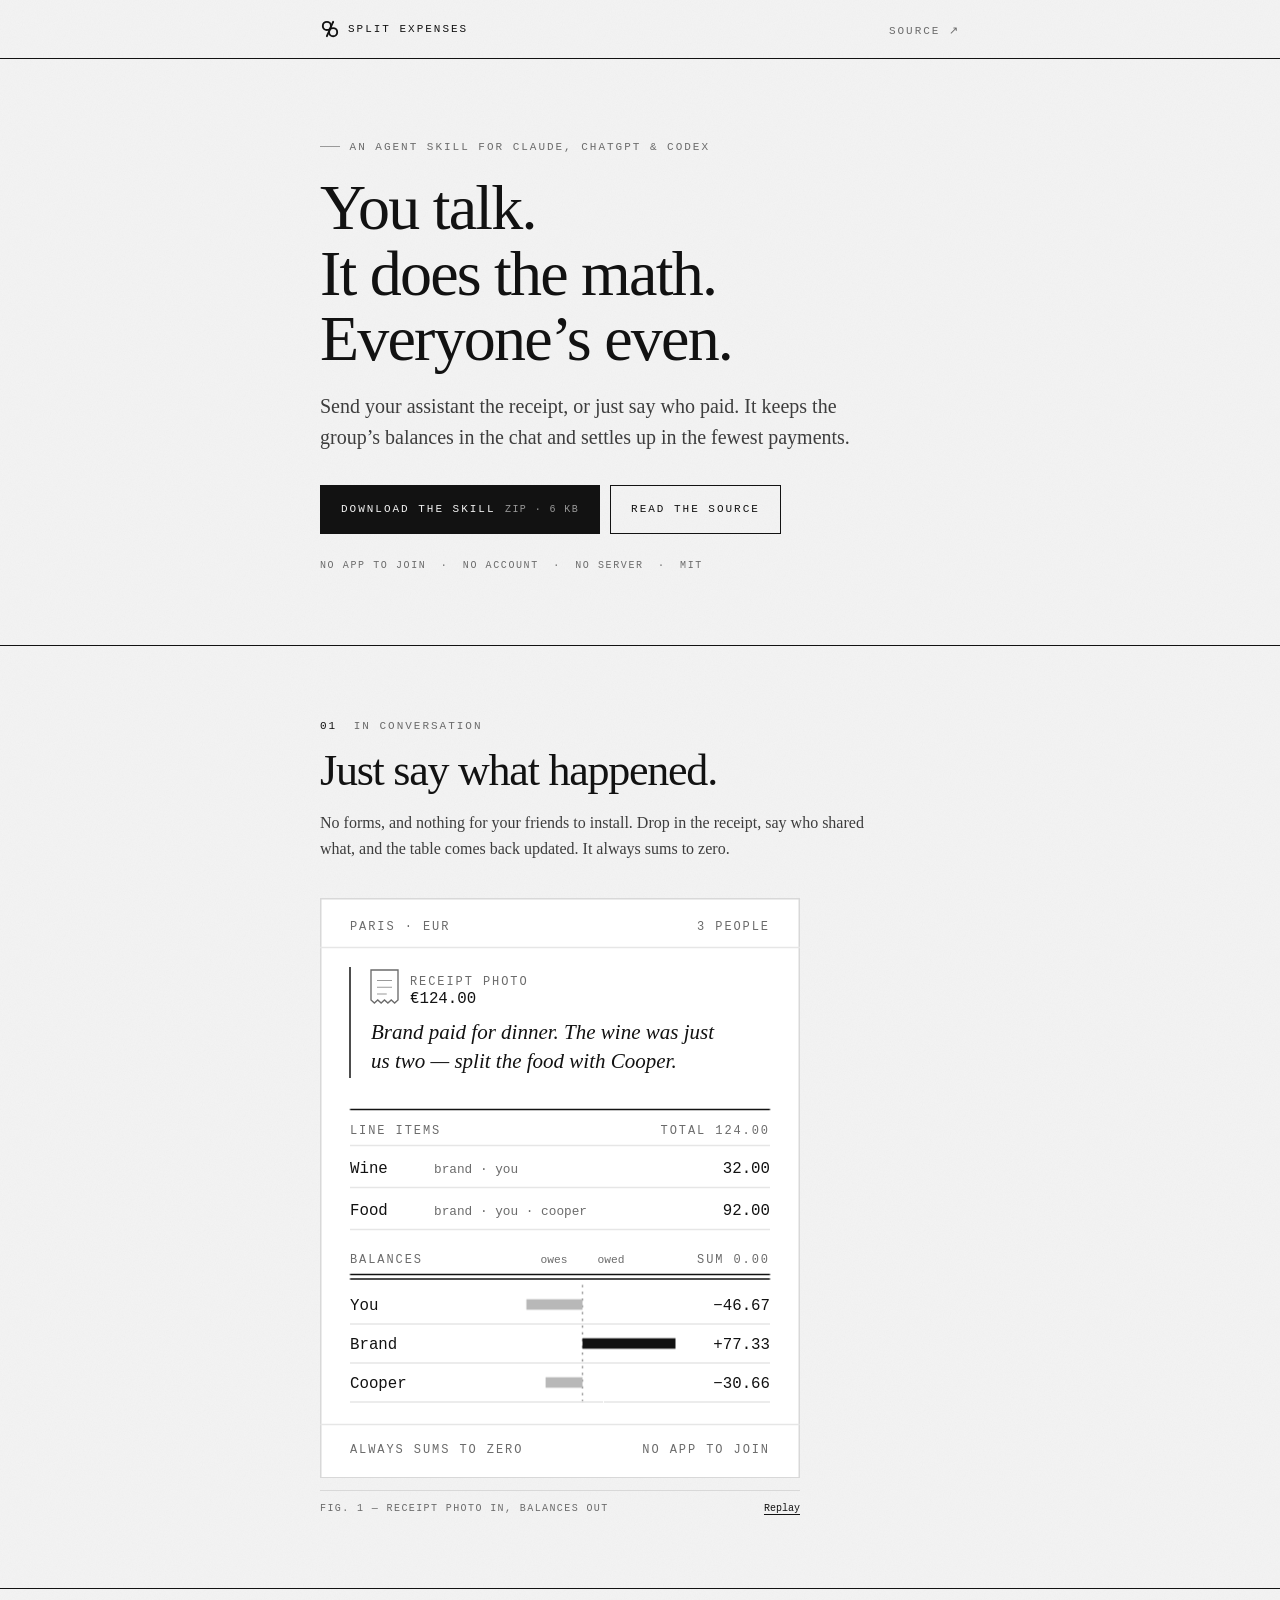
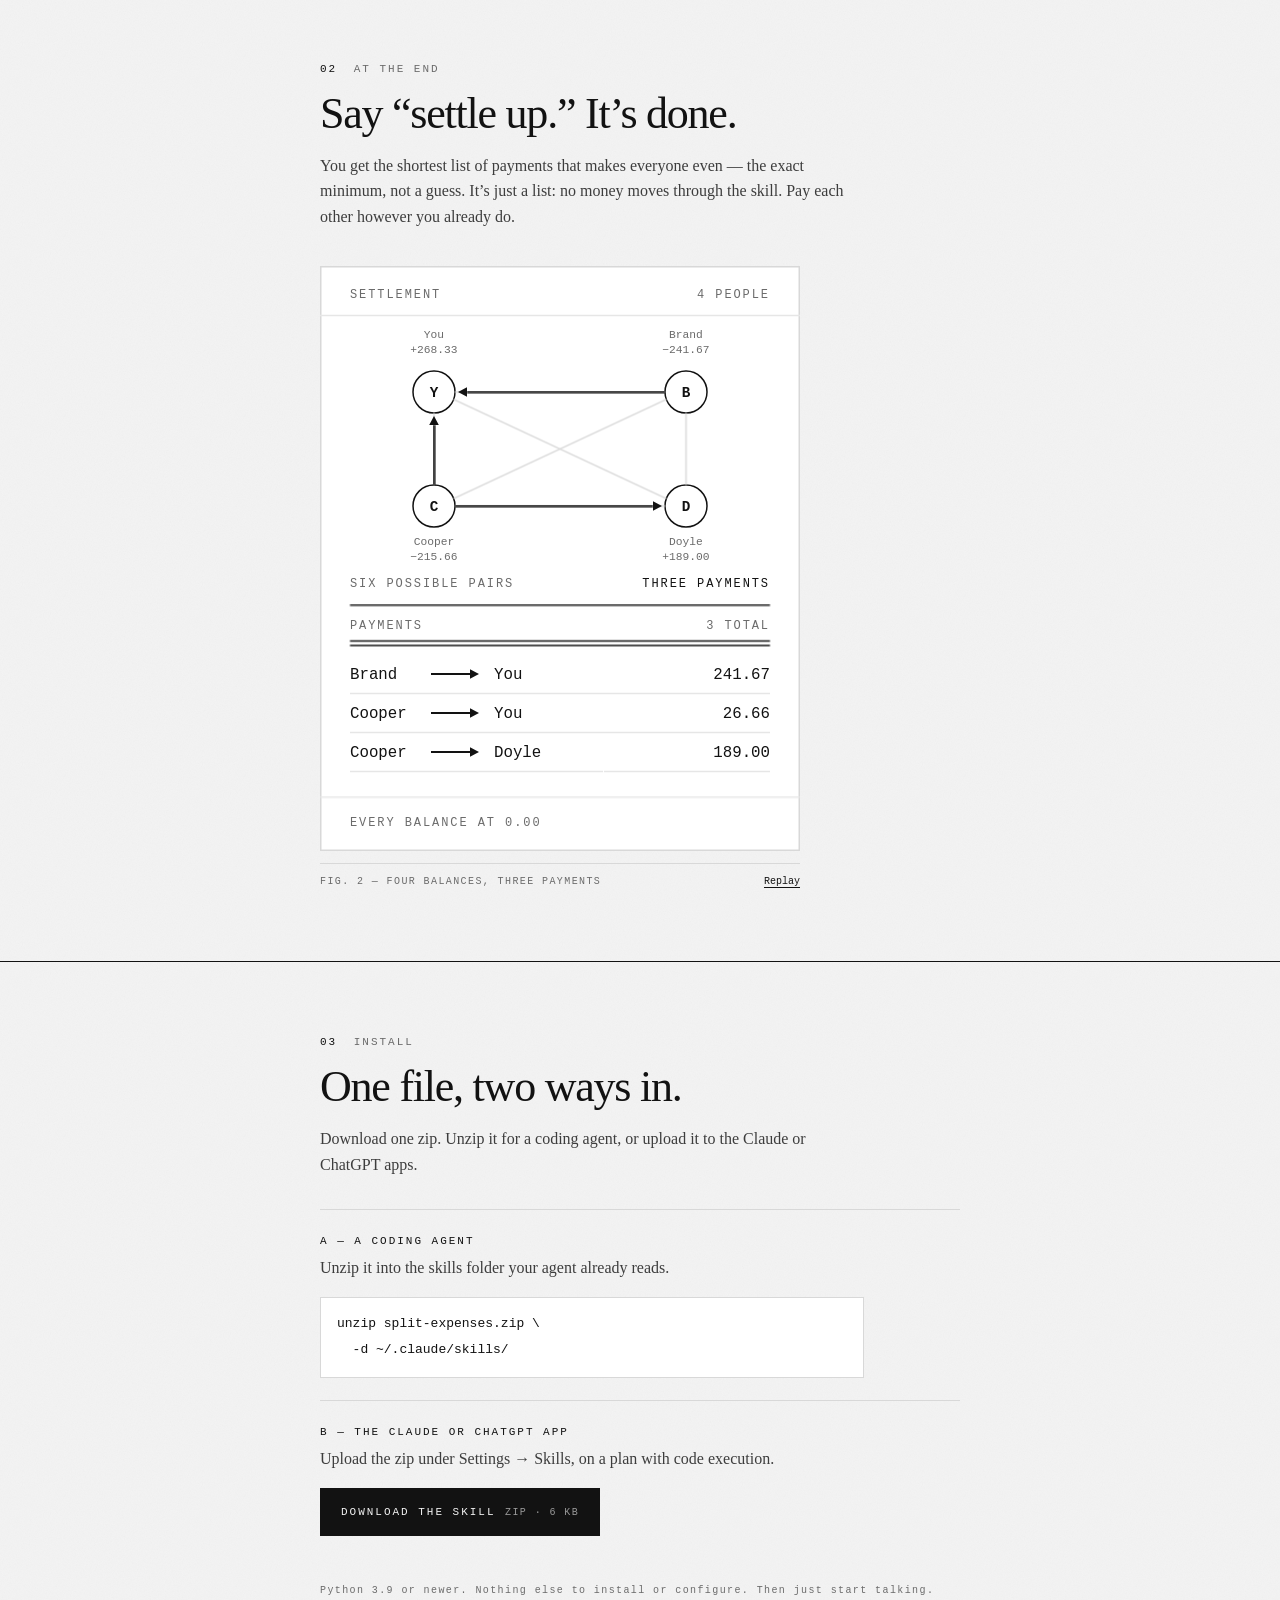
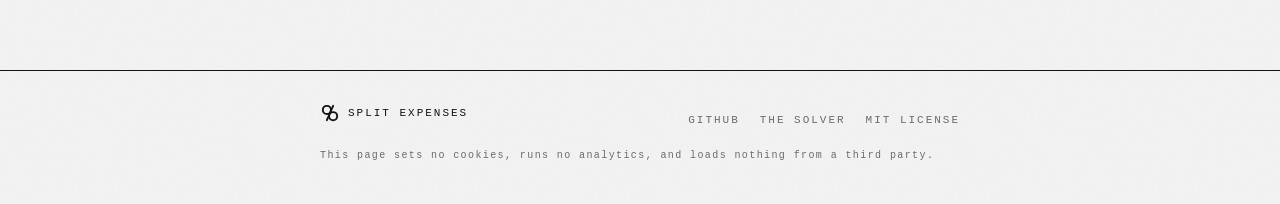
==== commit 13115373: "Restate the headline as the experience, not the steps Send the receipt / say who shared / your assis" ====
--- a/site/index.html
+++ b/site/index.html
@@ -8,7 +8,7 @@
       content="Your assistant reads the receipt, keeps the group’s balances in the chat, and settles up in the fewest payments. An open-source agent skill for Claude, ChatGPT, and Codex. No app, no account, no server."
     >
     <meta name="theme-color" content="#f3f3f3">
-    <meta property="og:title" content="Split Expenses — send the receipt, your assistant settles the rest">
+    <meta property="og:title" content="Split Expenses — you talk, it does the math, everyone’s even">
     <meta
       property="og:description"
       content="An agent skill that reads receipts, keeps the group’s balances in your chat, and settles up in the fewest payments."
@@ -30,10 +30,10 @@
     <meta property="og:image:height" content="630">
     <meta
       property="og:image:alt"
-      content="Split Expenses — send the receipt, say who shared, your assistant settles the rest"
+      content="Split Expenses — you talk, it does the math, everyone’s even"
     >
     <meta name="twitter:card" content="summary_large_image">
-    <title>Split Expenses — send the receipt, your assistant settles the rest</title>
+    <title>Split Expenses — you talk, it does the math, everyone’s even</title>
     <link rel="icon" href="./favicon.svg" type="image/svg+xml">
     <link rel="stylesheet" href="./styles.css">
     <script>document.documentElement.classList.add("js");</script>
@@ -62,10 +62,10 @@
       <section class="hero">
         <div class="wrap">
           <p class="kicker">An agent skill for Claude, ChatGPT &amp; Codex</p>
-          <h1>Send the receipt.<br>Say who shared.<br>Your assistant<br>settles the rest.</h1>
+          <h1>You talk.<br>It does the math.<br>Everyone’s even.</h1>
           <p class="lede">
-            It reads the receipt, keeps the group’s balances in the chat, and
-            finds the fewest payments that make everyone even.
+            Send your assistant the receipt, or just say who paid. It keeps the
+            group’s balances in the chat and settles up in the fewest payments.
           </p>
 
           <div class="actions">
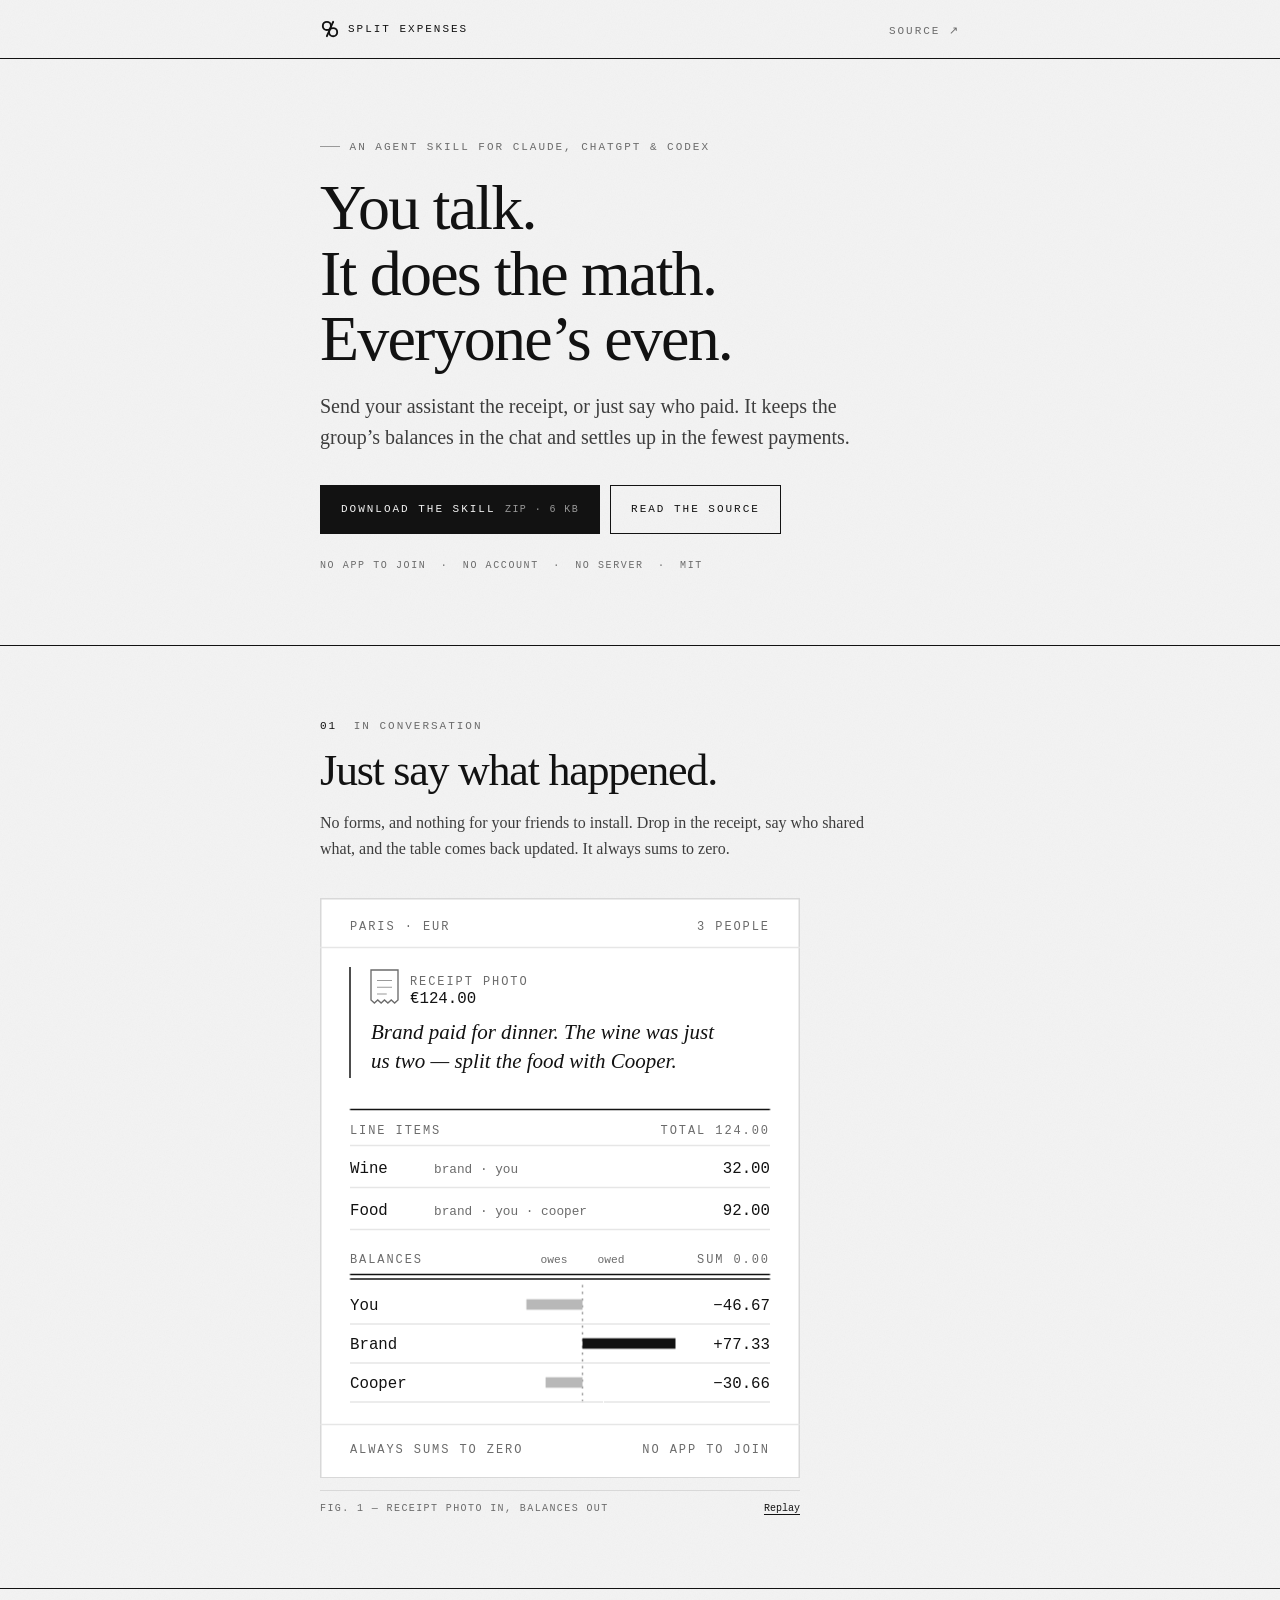
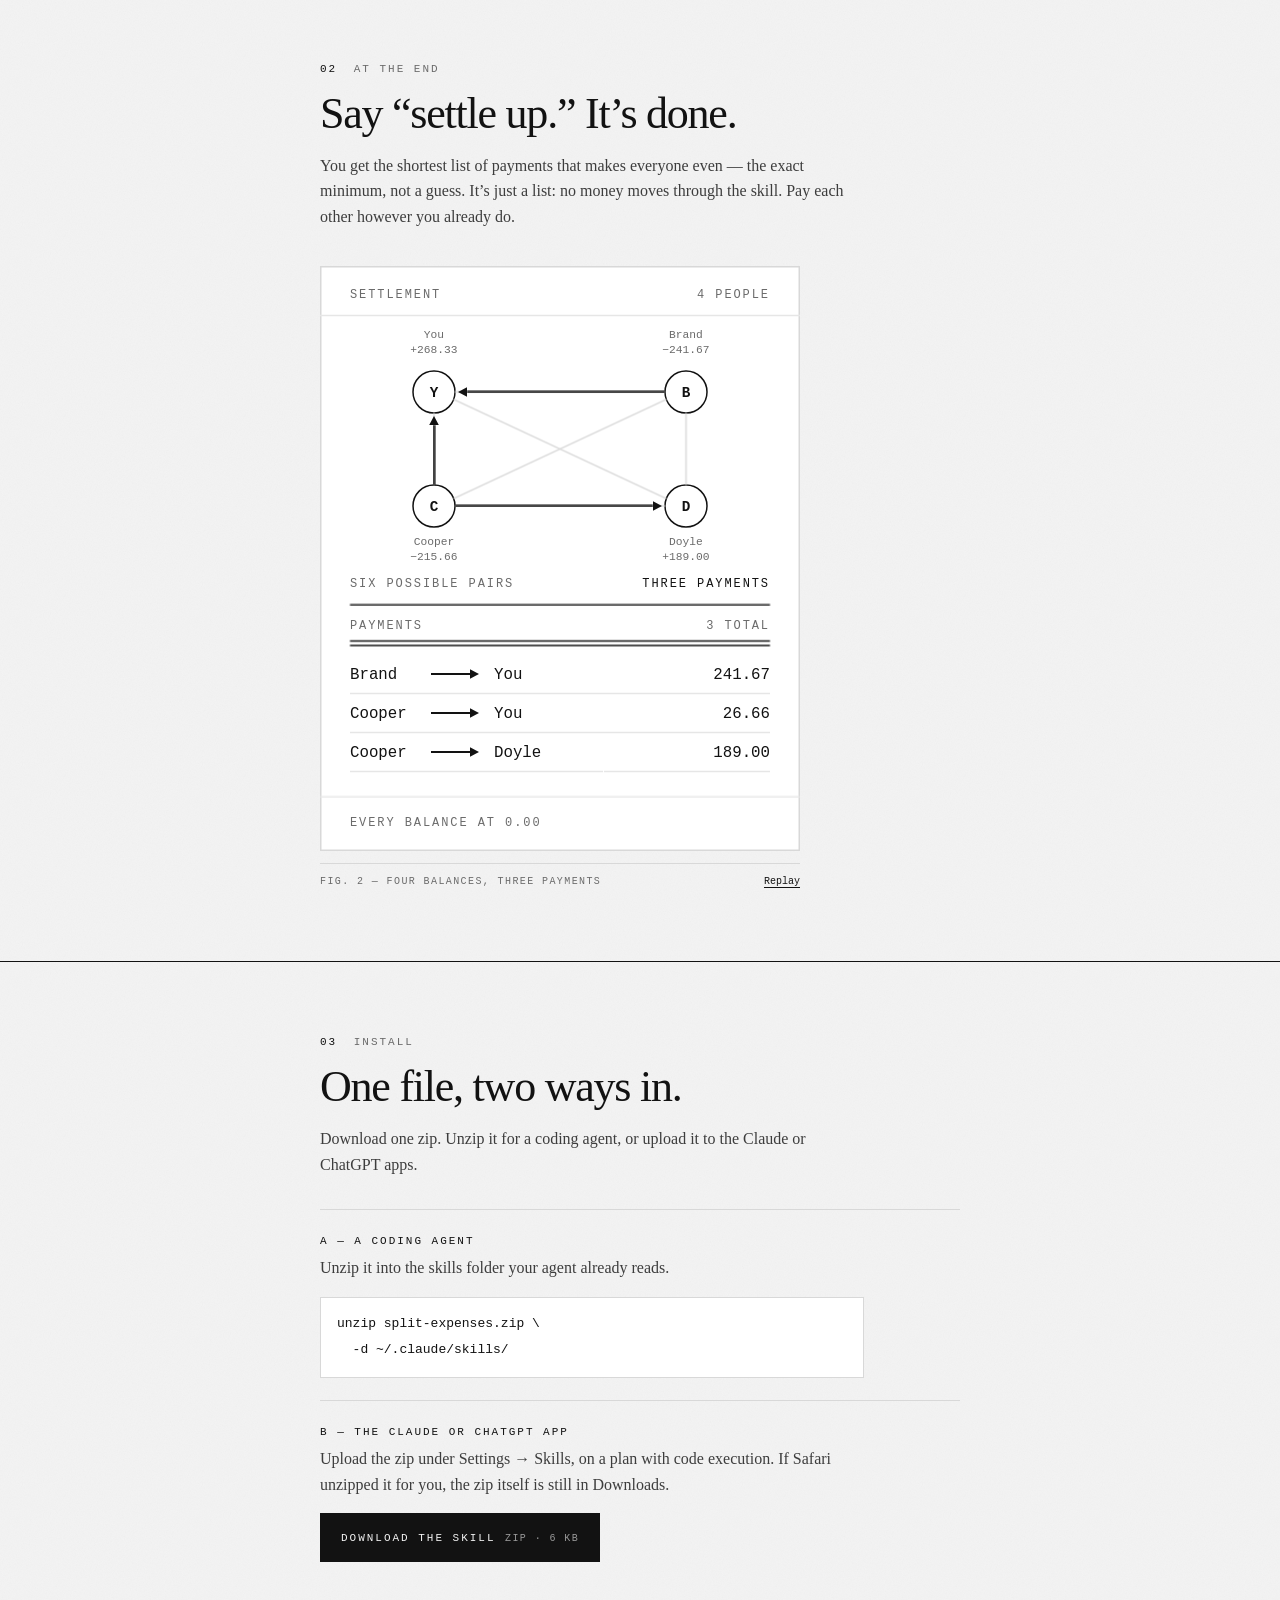
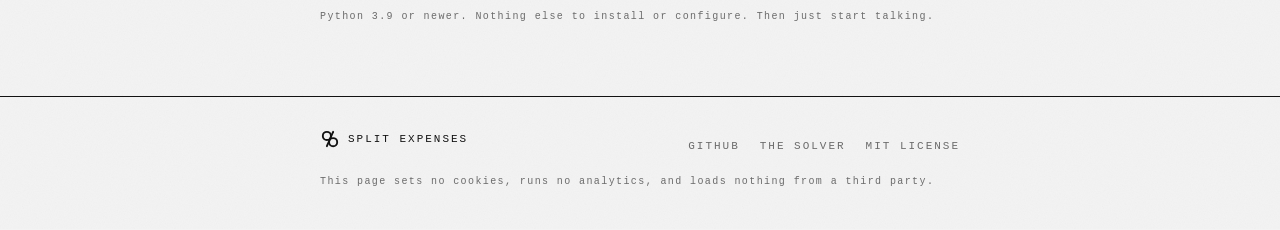
==== commit c69d7b91: "Note that Safari's auto-unzip leaves the zip in Downloads Safari expands downloaded zips by default," ====
--- a/site/index.html
+++ b/site/index.html
@@ -320,7 +320,11 @@
             </li>
             <li>
               <p class="route-label">B — The Claude or ChatGPT app</p>
-              <p>Upload the zip under Settings → Skills, on a plan with code execution.</p>
+              <p>
+                Upload the zip under Settings → Skills, on a plan with code
+                execution. If Safari unzipped it for you, the zip itself is
+                still in Downloads.
+              </p>
               <a class="btn" href="https://github.com/invisiblefunnel/split-expenses/releases/latest/download/split-expenses.zip">
                 Download the skill <span class="meta">ZIP · 6 KB</span>
               </a>
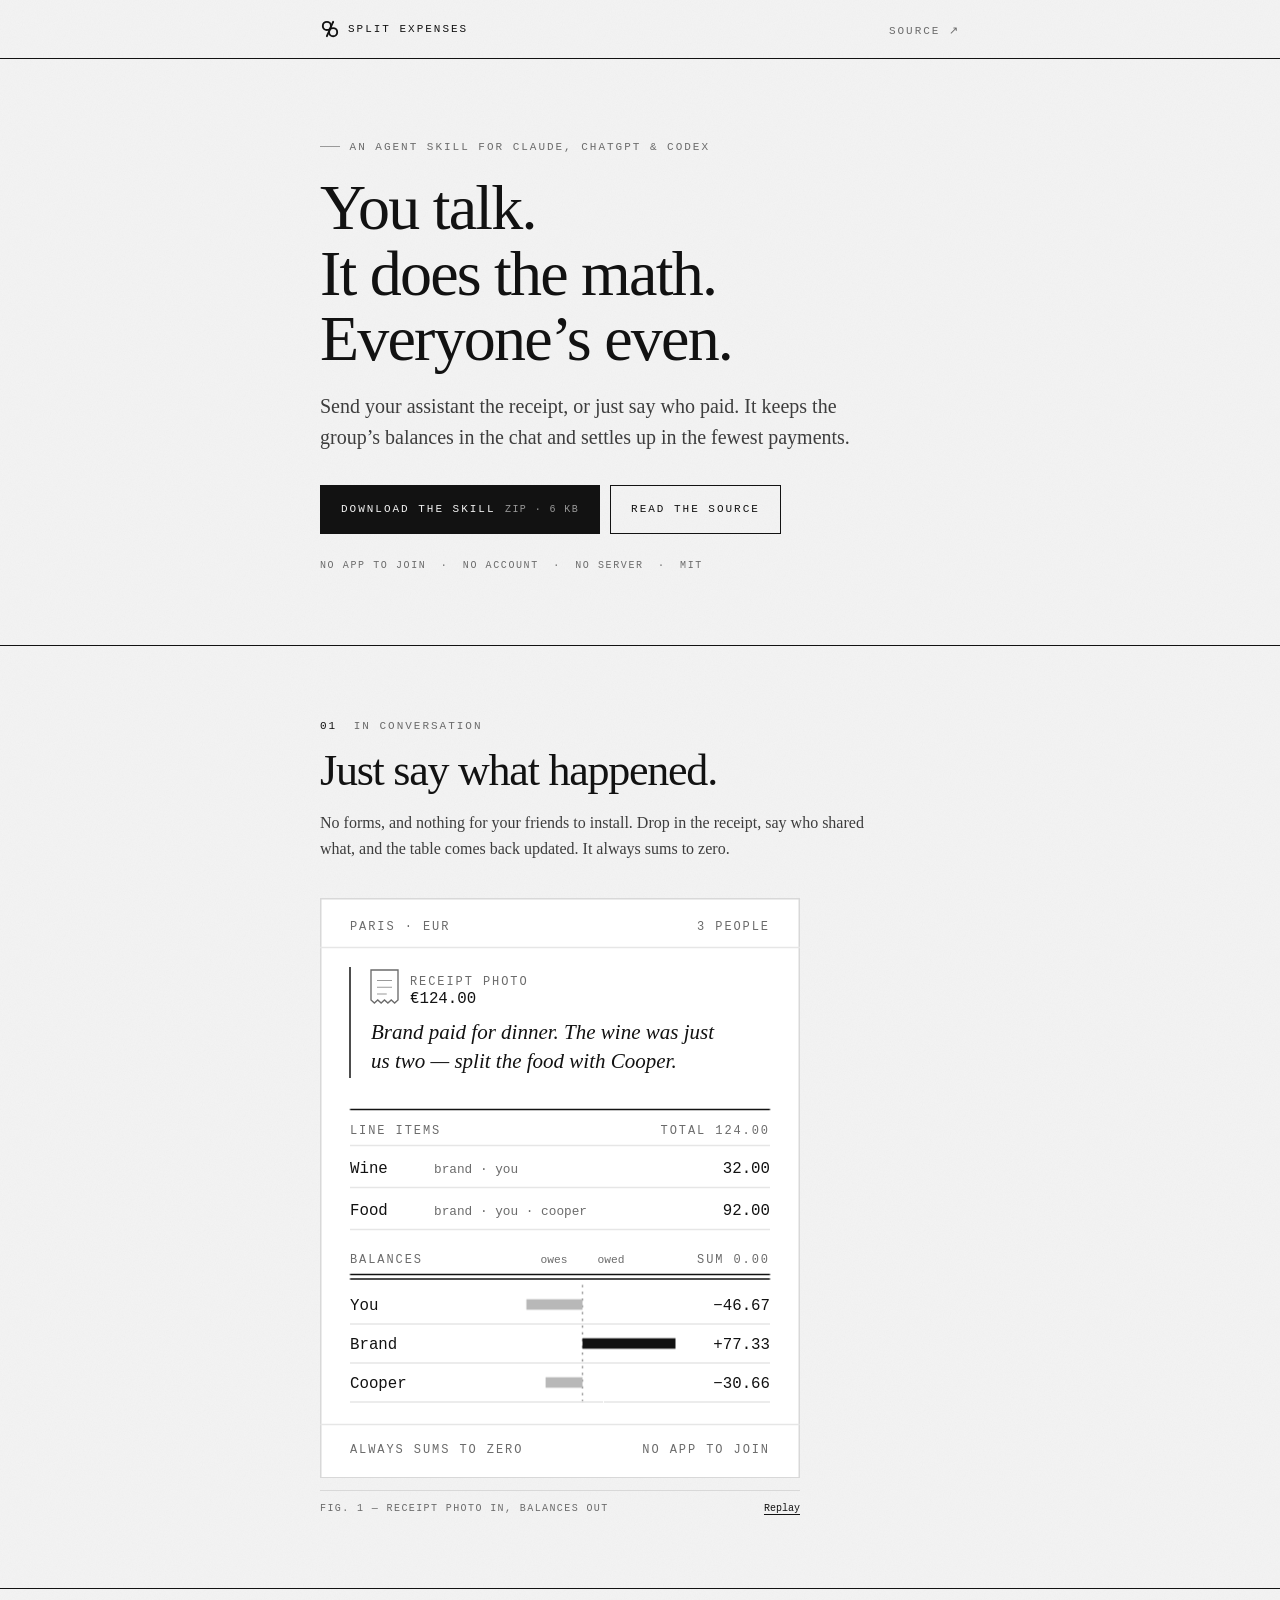
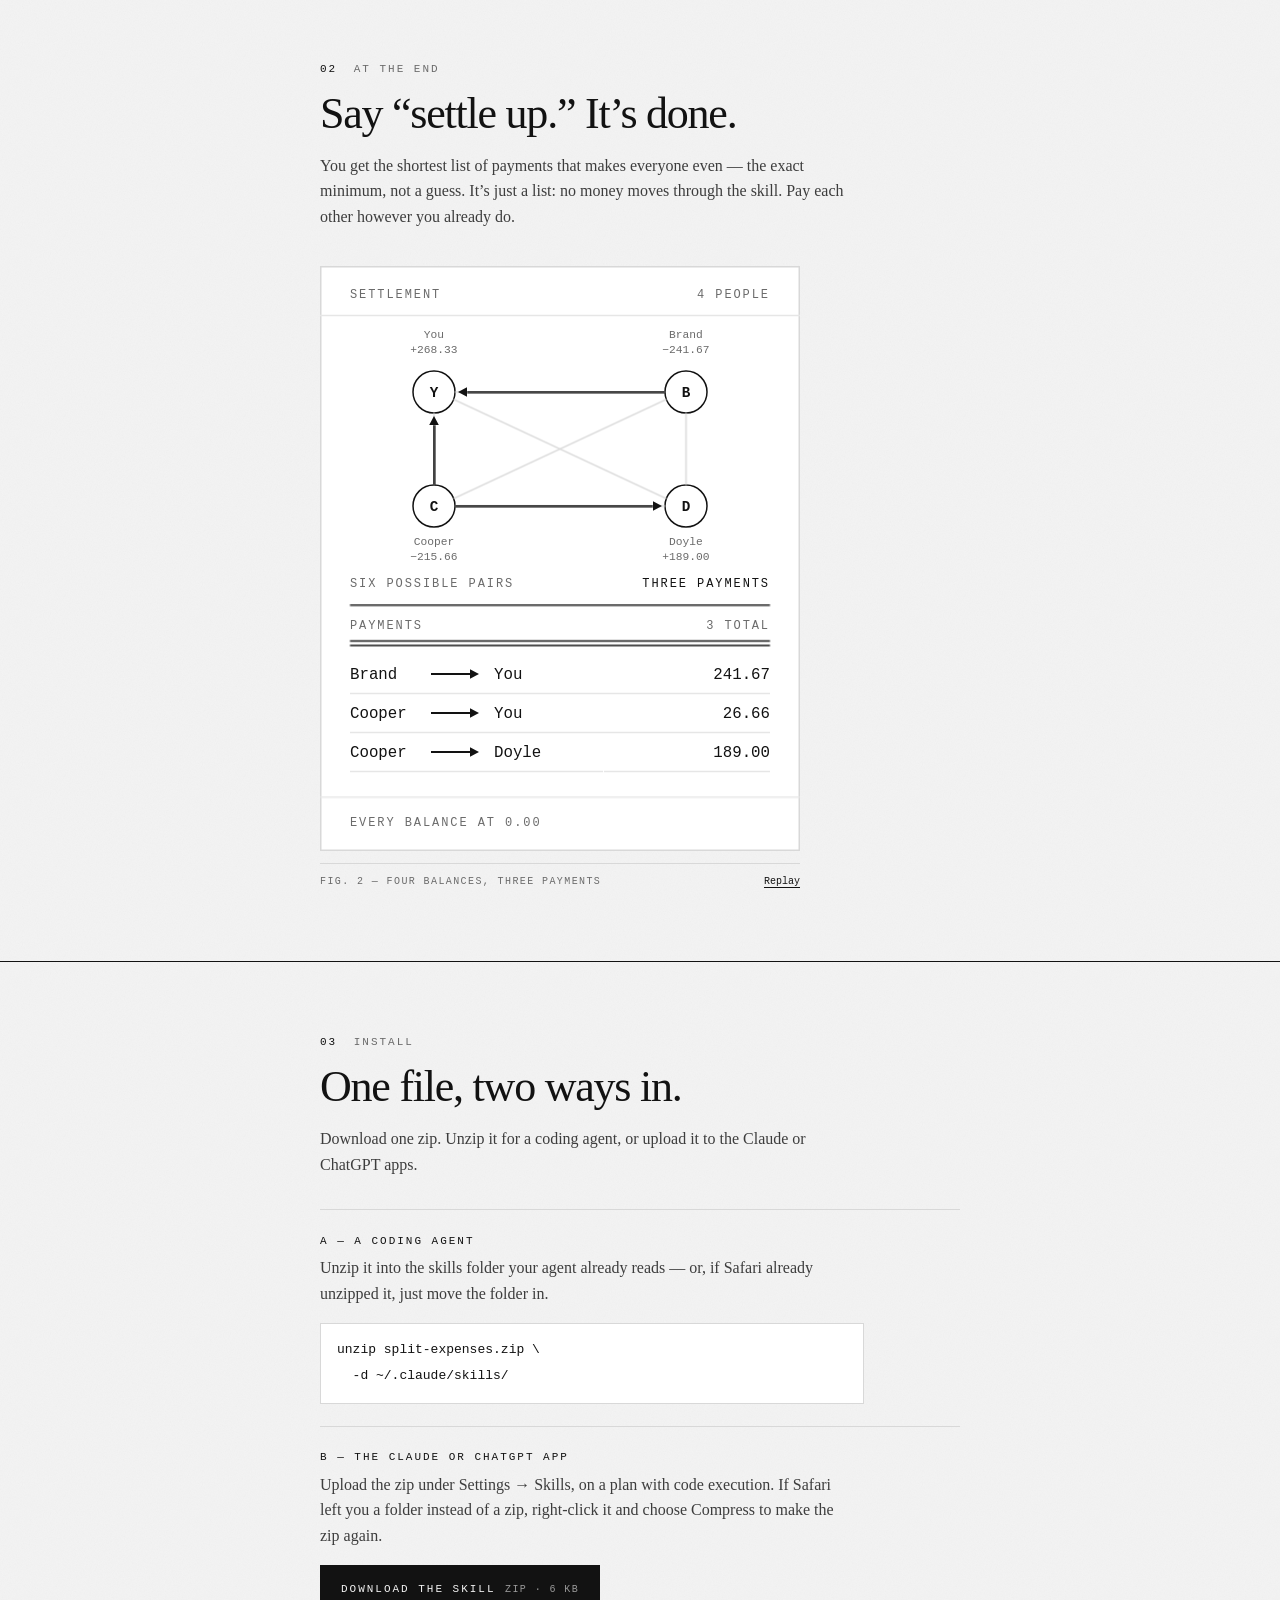
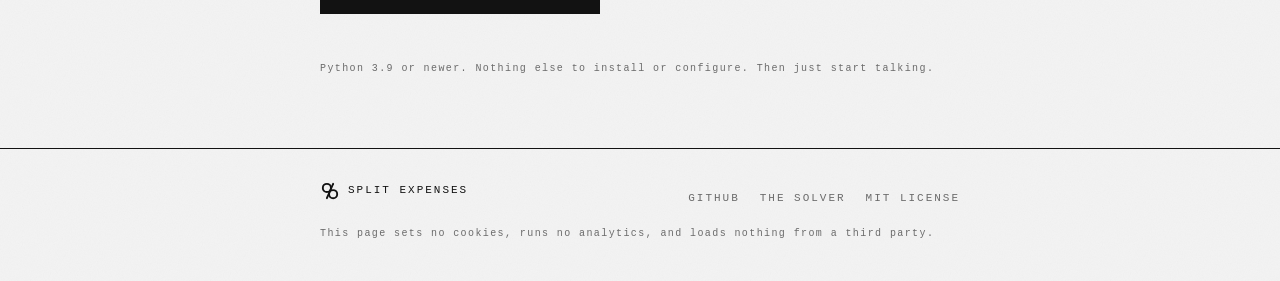
==== commit 0ae63faf: "Correct the Safari note: the zip is gone, so remake it Safari does not keep the archive after auto-e" ====
--- a/site/index.html
+++ b/site/index.html
@@ -314,7 +314,10 @@
           <ol class="routes">
             <li>
               <p class="route-label">A — A coding agent</p>
-              <p>Unzip it into the skills folder your agent already reads.</p>
+              <p>
+                Unzip it into the skills folder your agent already reads — or,
+                if Safari already unzipped it, just move the folder in.
+              </p>
               <pre><code>unzip split-expenses.zip \
   -d ~/.claude/skills/</code></pre>
             </li>
@@ -322,8 +325,8 @@
               <p class="route-label">B — The Claude or ChatGPT app</p>
               <p>
                 Upload the zip under Settings → Skills, on a plan with code
-                execution. If Safari unzipped it for you, the zip itself is
-                still in Downloads.
+                execution. If Safari left you a folder instead of a zip,
+                right-click it and choose Compress to make the zip again.
               </p>
               <a class="btn" href="https://github.com/invisiblefunnel/split-expenses/releases/latest/download/split-expenses.zip">
                 Download the skill <span class="meta">ZIP · 6 KB</span>
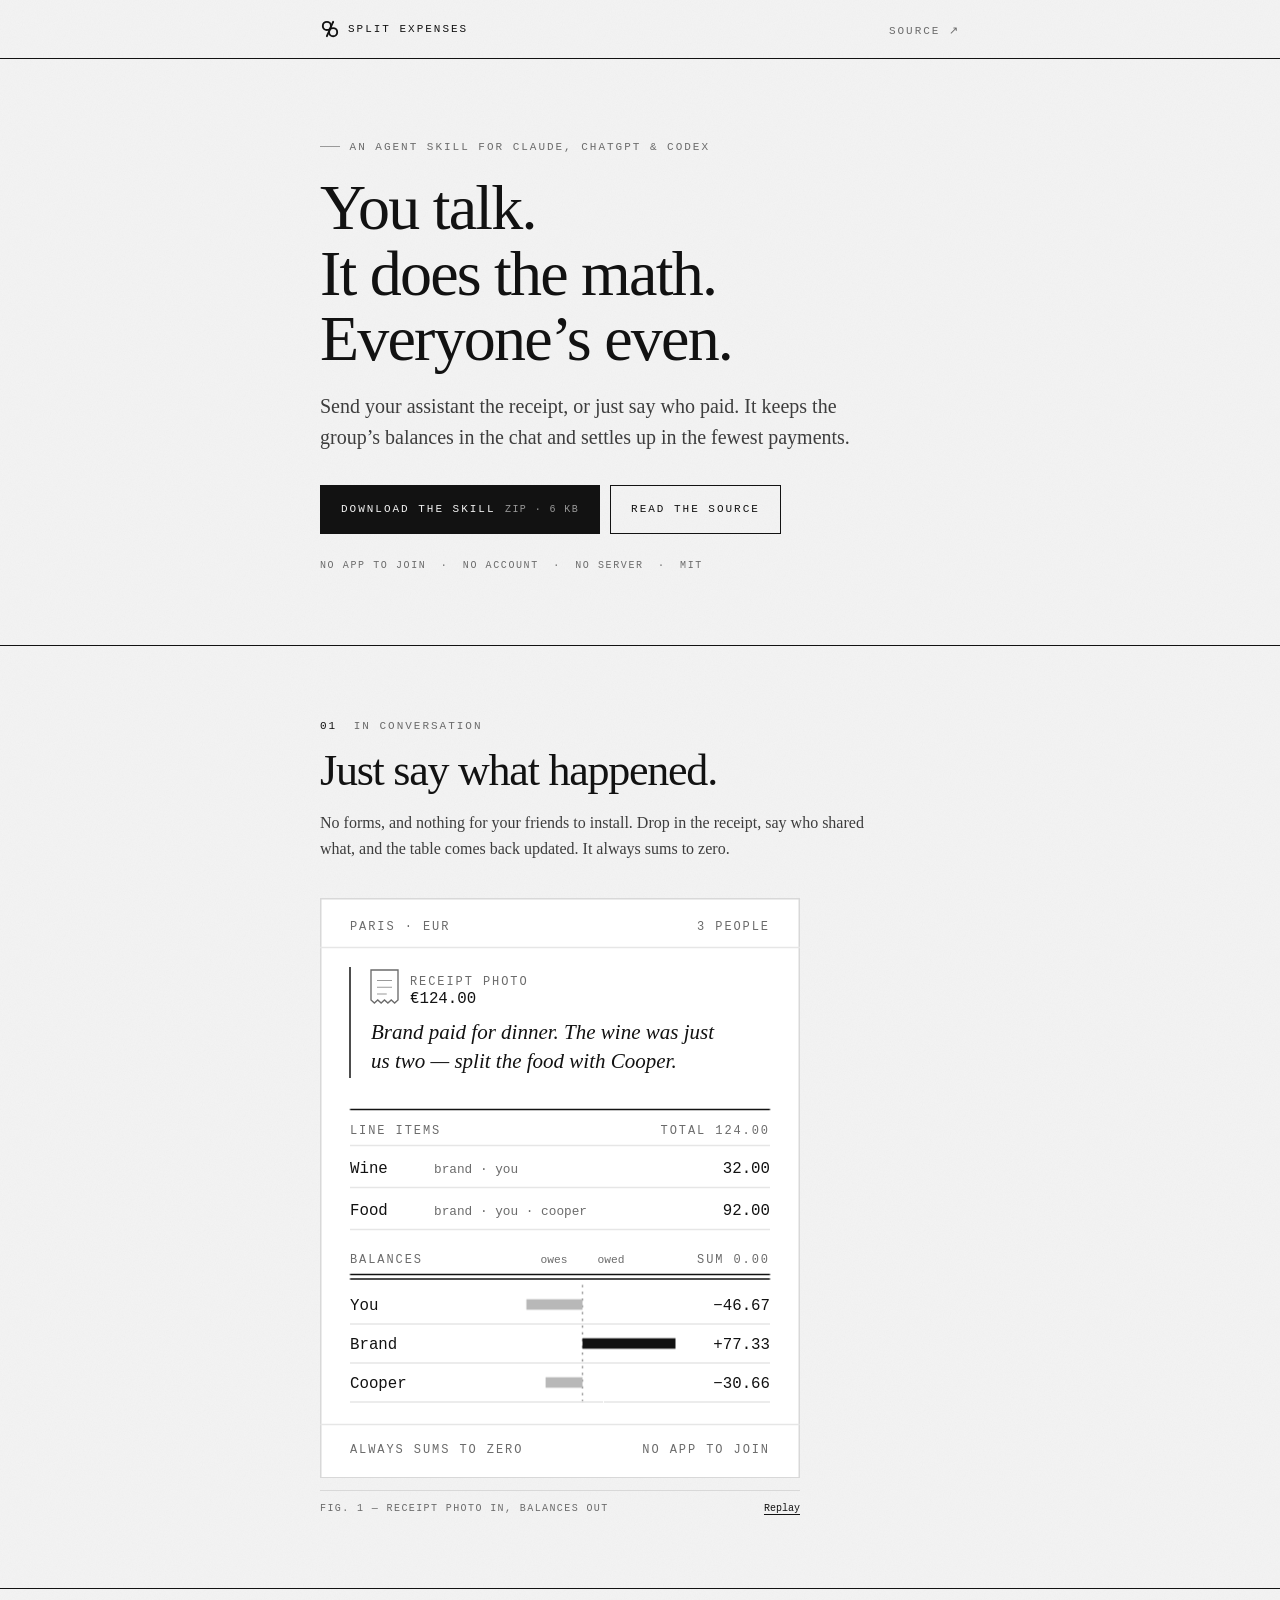
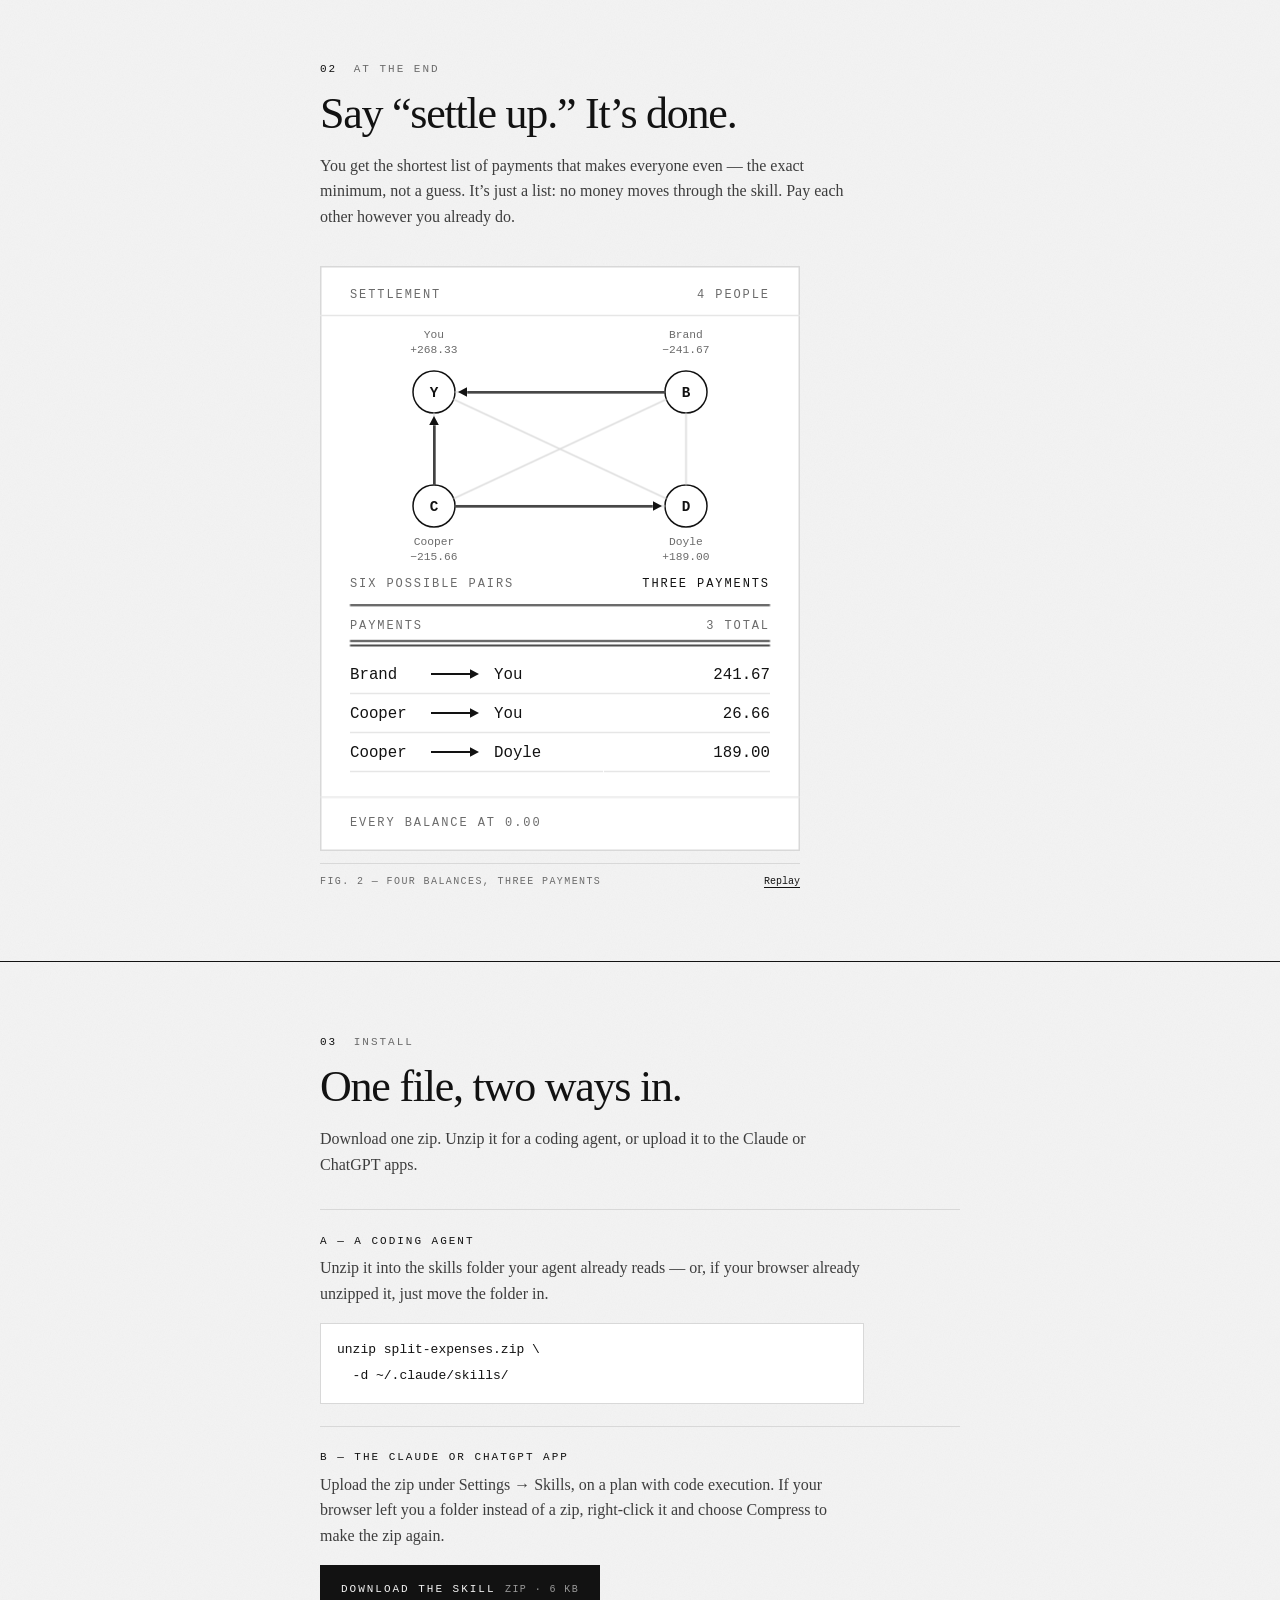
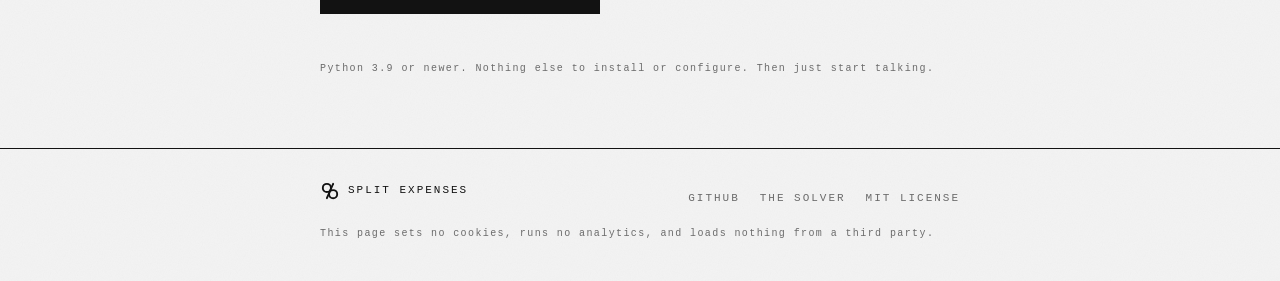
==== commit 40d2823e: "Blame no browser by name for the unzipping Safari is the only browser that expands a downloaded zip " ====
--- a/site/index.html
+++ b/site/index.html
@@ -316,7 +316,7 @@
               <p class="route-label">A — A coding agent</p>
               <p>
                 Unzip it into the skills folder your agent already reads — or,
-                if Safari already unzipped it, just move the folder in.
+                if your browser already unzipped it, just move the folder in.
               </p>
               <pre><code>unzip split-expenses.zip \
   -d ~/.claude/skills/</code></pre>
@@ -325,7 +325,7 @@
               <p class="route-label">B — The Claude or ChatGPT app</p>
               <p>
                 Upload the zip under Settings → Skills, on a plan with code
-                execution. If Safari left you a folder instead of a zip,
+                execution. If your browser left you a folder instead of a zip,
                 right-click it and choose Compress to make the zip again.
               </p>
               <a class="btn" href="https://github.com/invisiblefunnel/split-expenses/releases/latest/download/split-expenses.zip">
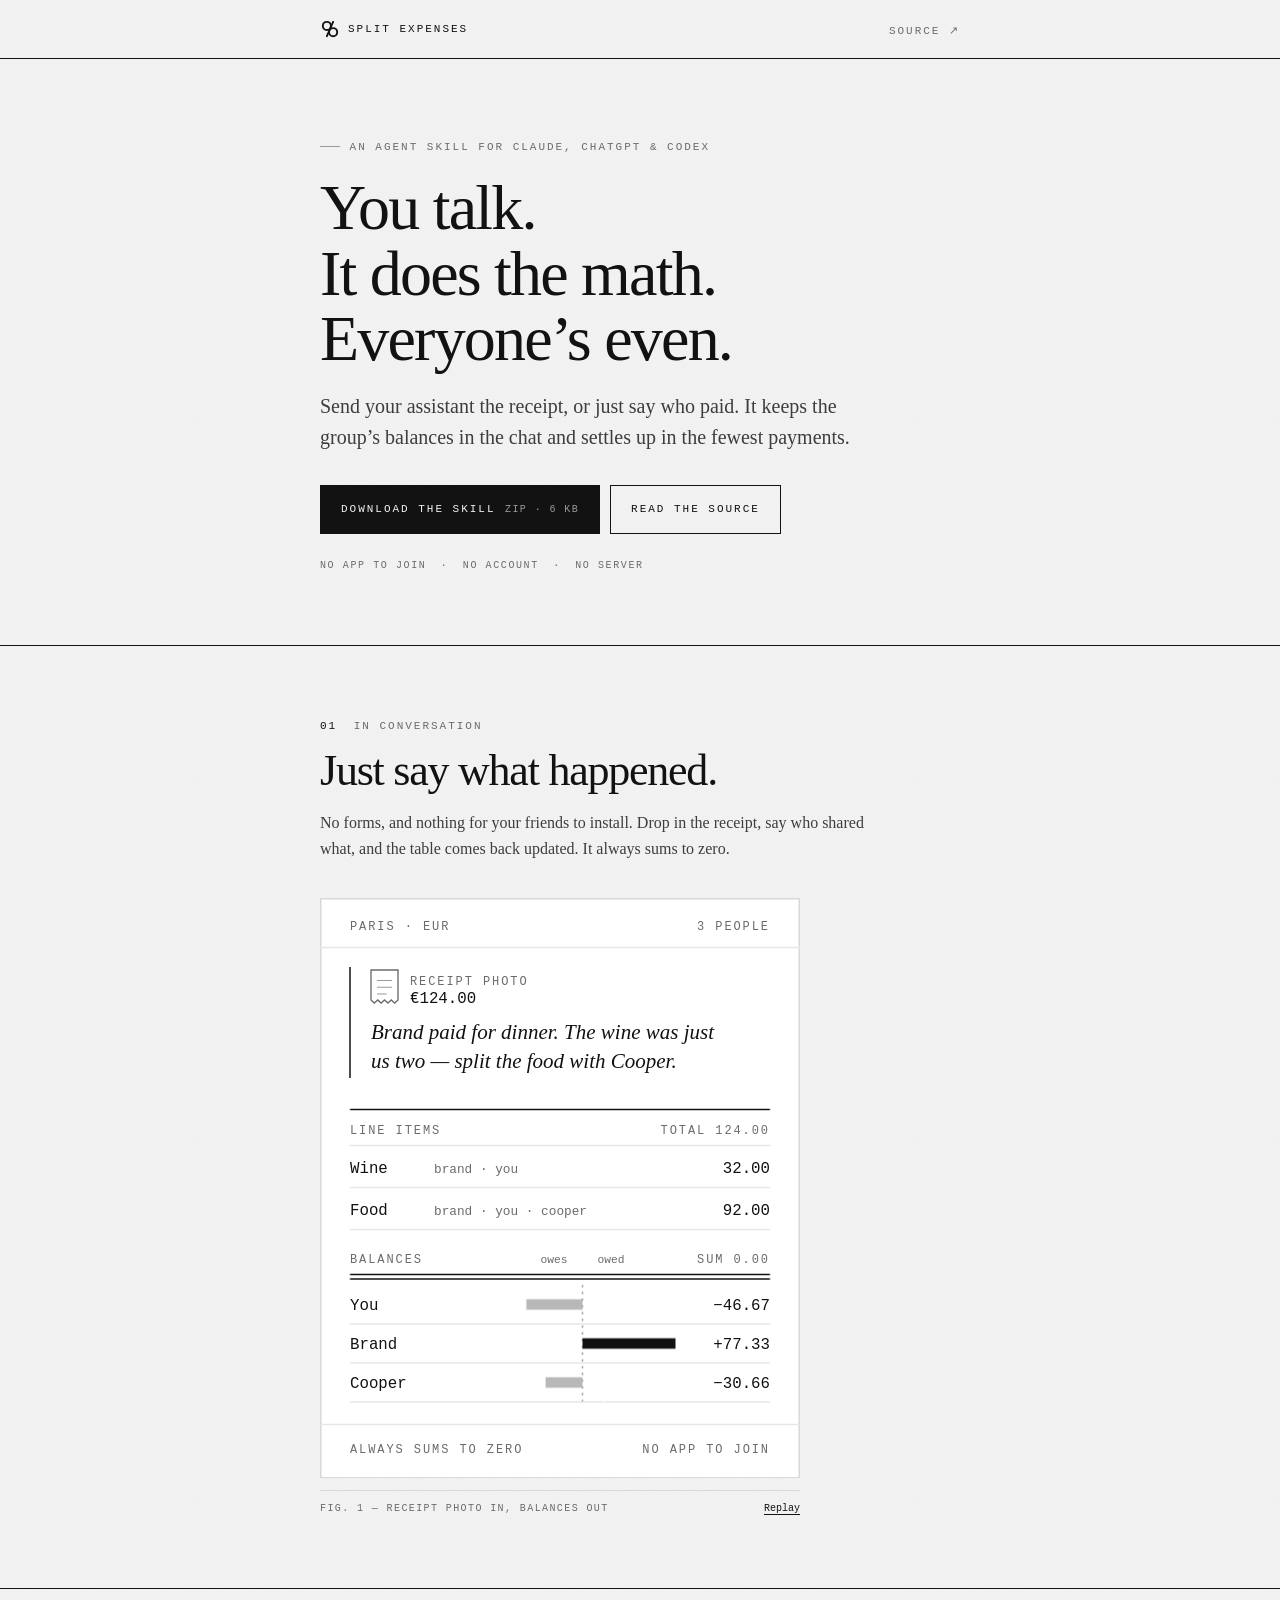
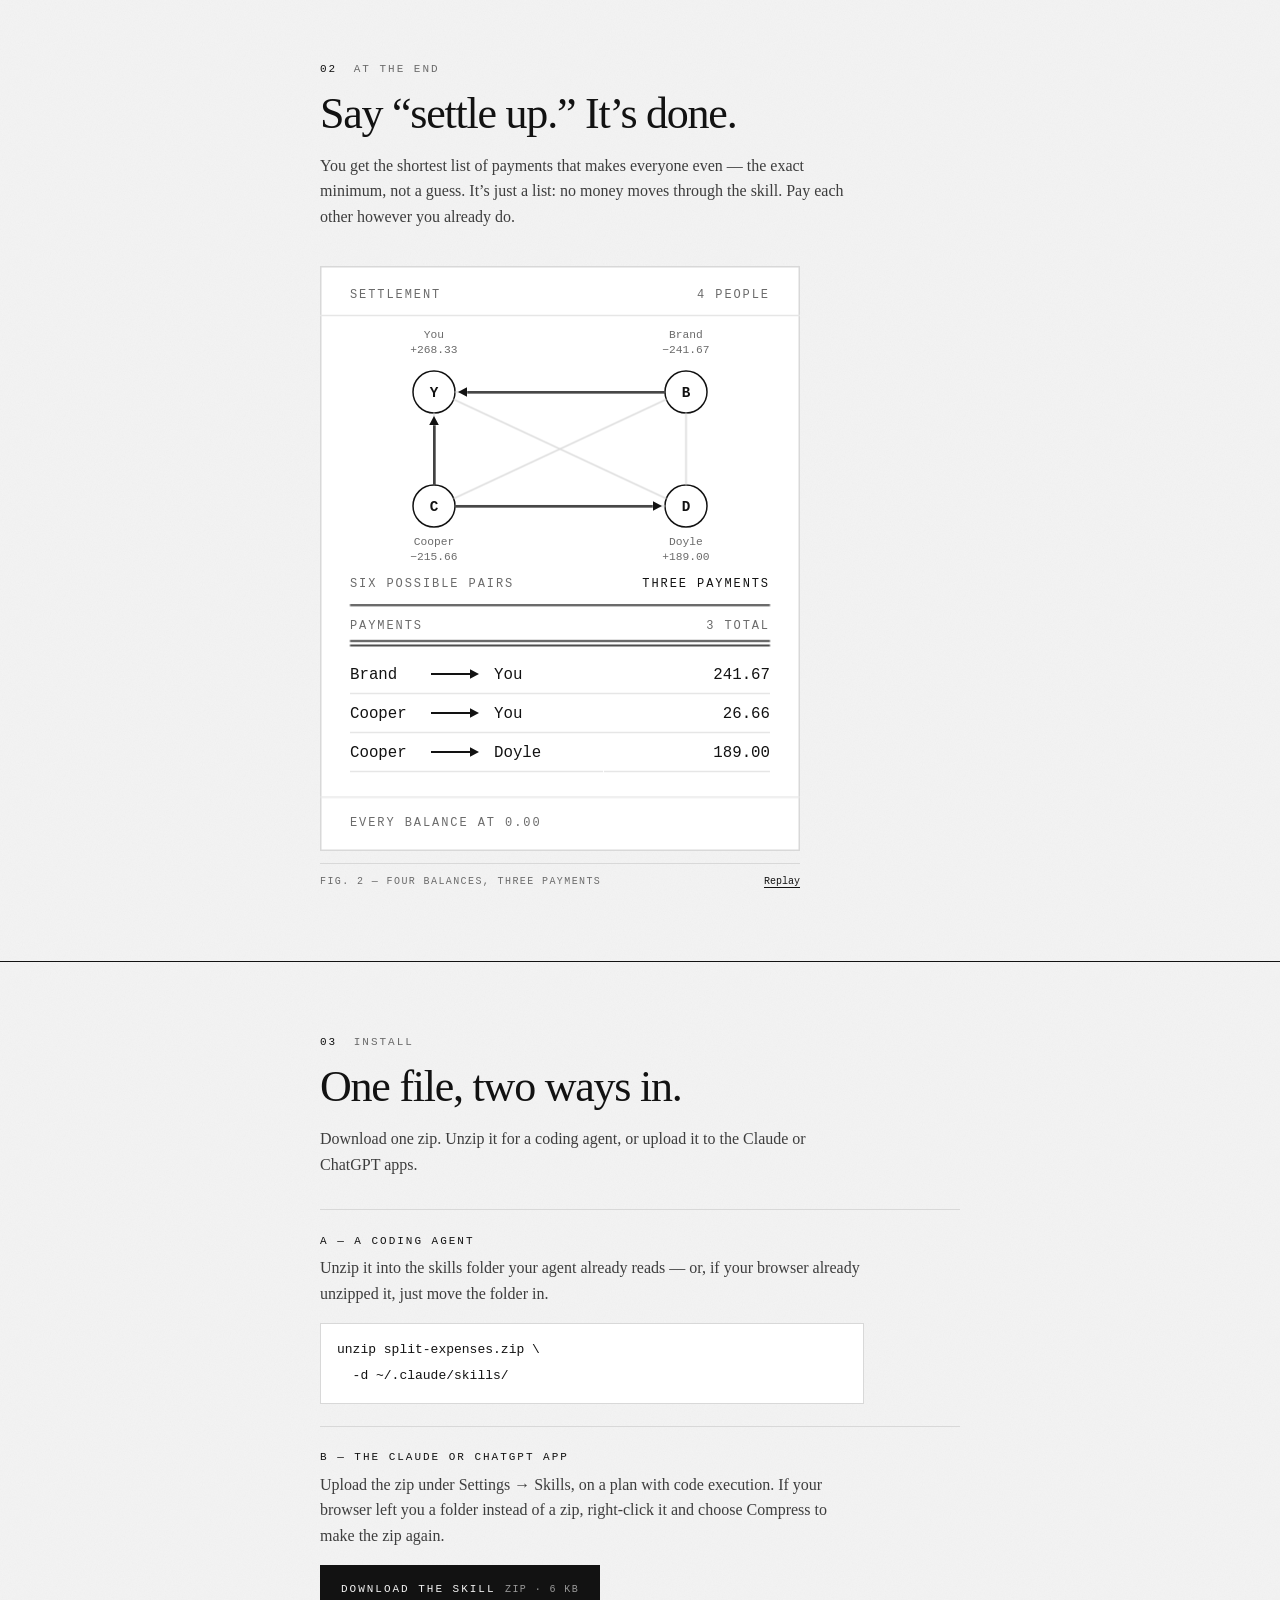
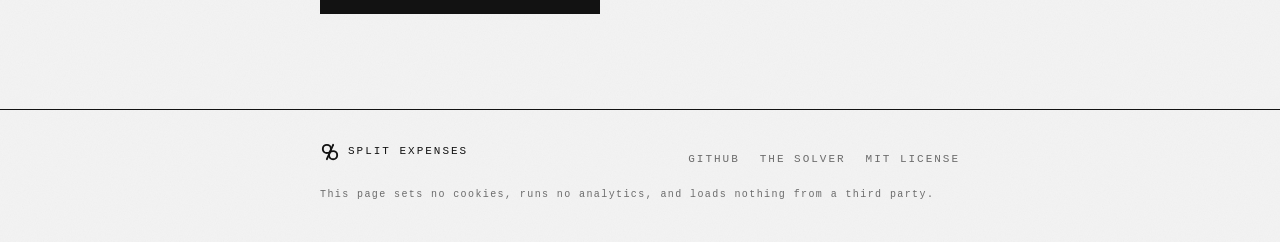
==== commit 35798db6: "Drop the Python note and the bare MIT tag from the page "Python 3.9 or newer" read as something to g" ====
--- a/site/index.html
+++ b/site/index.html
@@ -81,7 +81,6 @@
             <li>No app to join</li>
             <li>No account</li>
             <li>No server</li>
-            <li>MIT</li>
           </ul>
         </div>
       </section>
@@ -333,11 +332,6 @@
               </a>
             </li>
           </ol>
-
-          <p class="fineprint">
-            Python 3.9 or newer. Nothing else to install or configure. Then just
-            start talking.
-          </p>
         </div>
       </section>
     </main>
--- a/site/styles.css
+++ b/site/styles.css
@@ -509,7 +509,7 @@
 /* -------------------------------------------------------------- install */
 
 .routes {
-  margin: 2rem 0 1.5rem;
+  margin: 2rem 0 0;
   padding: 0;
   list-style: none;
 }
